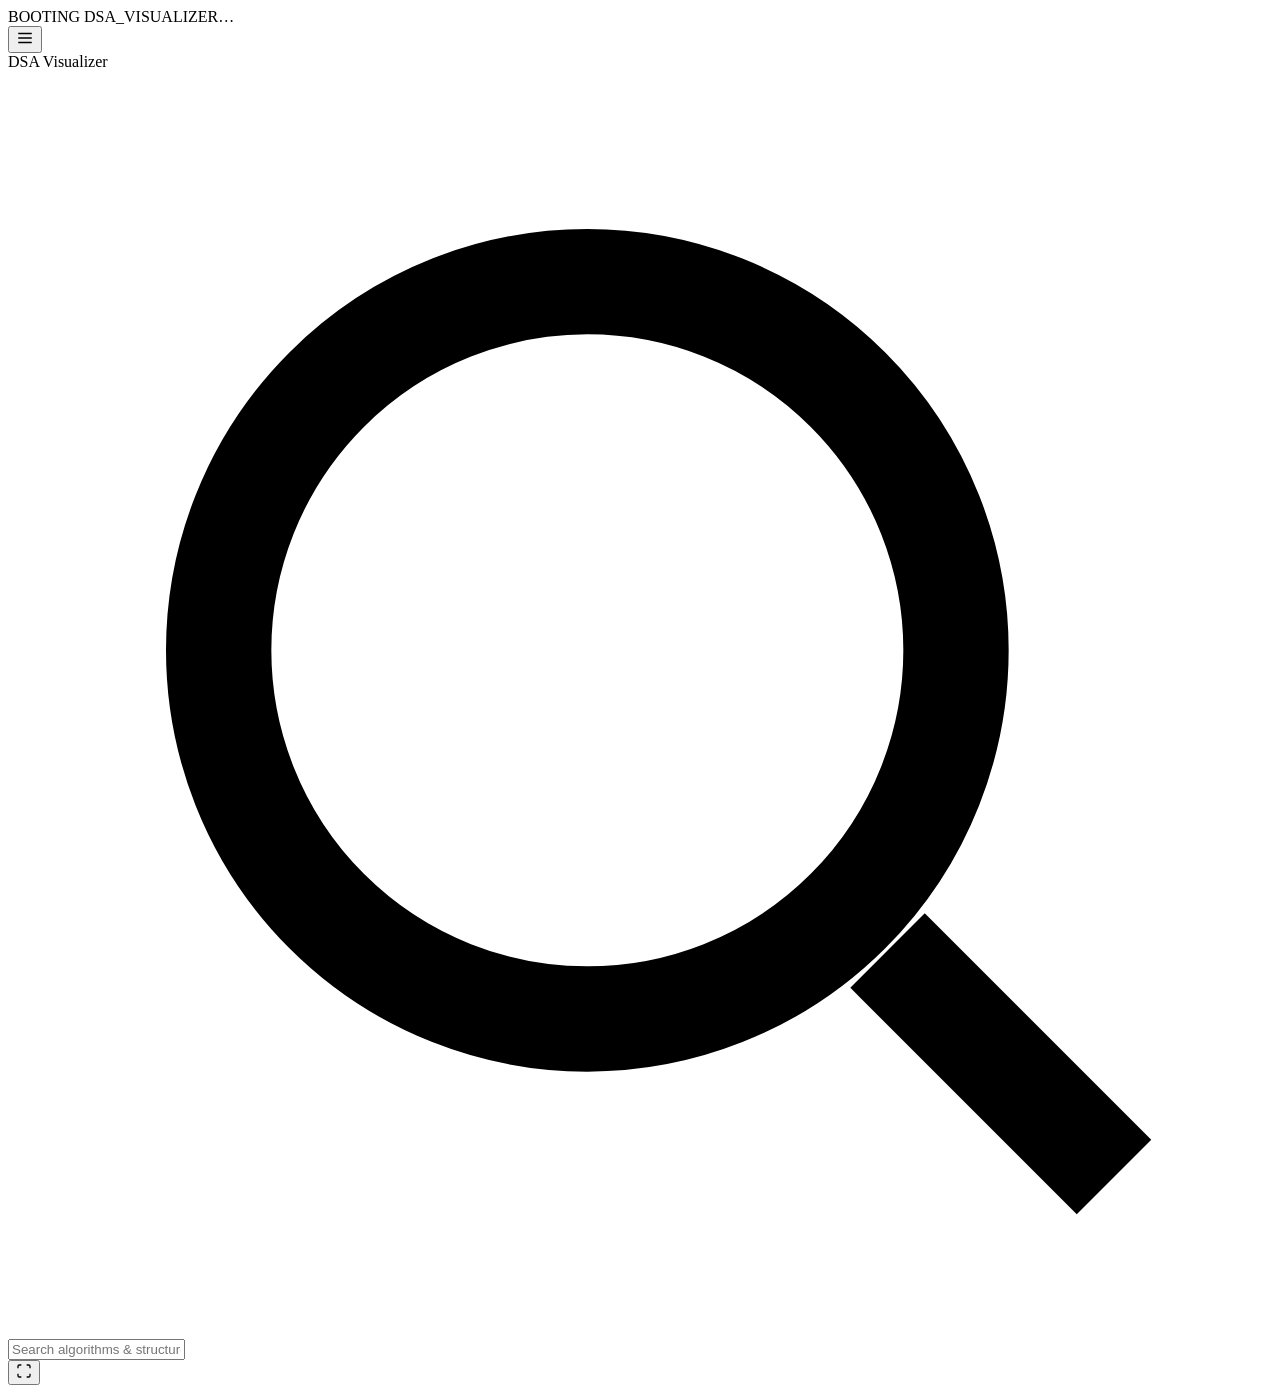
==== index.html @ dc7098a0 "Add files via upload" ====
<!DOCTYPE html>
<html lang="en" data-theme="dark">
<head>
<meta charset="UTF-8">
<meta name="viewport" content="width=device-width, initial-scale=1.0">
<title>DSA Visualizer — Interactive Algorithm & Data Structure Playground</title>
<meta name="description" content="A modern, interactive Data Structures & Algorithms visualizer covering sorting, searching, arrays, linked lists, stacks, queues, trees, graphs, dynamic programming, and recursion — built with vanilla HTML, CSS, and JavaScript.">

<link rel="preconnect" href="https://fonts.googleapis.com">
<link rel="preconnect" href="https://fonts.gstatic.com" crossorigin>
<link href="https://fonts.googleapis.com/css2?family=Space+Grotesk:wght@500;600;700&family=Inter:wght@400;500;600&family=JetBrains+Mono:wght@400;500;600&display=swap" rel="stylesheet">

<link rel="stylesheet" href="css/style.css">
<link rel="stylesheet" href="css/layout.css">
<link rel="stylesheet" href="css/components.css">
<link rel="stylesheet" href="css/animations.css">
</head>
<body>

<!-- Splash / loading screen -->
<div class="splash" id="splash">
  <div class="spinner" aria-hidden="true"></div>
  <div class="brand-mark">BOOTING DSA_VISUALIZER…</div>
</div>

<div class="app-shell">

  <!-- Topbar -->
  <header class="topbar">
    <button class="btn btn-icon btn-ghost menu-toggle" id="menuToggle" aria-label="Toggle navigation menu">
      <svg viewBox="0 0 24 24" fill="none" stroke="currentColor" stroke-width="2" width="18" height="18"><path d="M3 6h18M3 12h18M3 18h18"/></svg>
    </button>
    <div class="brand">
      <span class="dot-rail"><span></span><span></span><span></span></span>
      DSA Visualizer
    </div>
    <div class="topbar-search">
      <svg viewBox="0 0 24 24" fill="none" stroke="currentColor" stroke-width="2"><circle cx="11" cy="11" r="7"/><path d="M21 21l-4.3-4.3"/></svg>
      <input type="text" id="topSearch" placeholder="Search algorithms & structures…  (press /)" aria-label="Search algorithms">
    </div>
    <div class="topbar-actions">
      <button class="btn btn-icon btn-ghost" id="fullscreenBtn" title="Fullscreen visualization" aria-label="Fullscreen visualization">
        <svg viewBox="0 0 24 24" fill="none" stroke="currentColor" stroke-width="2" width="16" height="16"><path d="M8 3H5a2 2 0 0 0-2 2v3M21 8V5a2 2 0 0 0-2-2h-3M3 16v3a2 2 0 0 0 2 2h3M16 21h3a2 2 0 0 0 2-2v-3"/></svg>
      </button>
      <div class="switch" id="themeSwitch" title="Toggle dark / light theme" role="button" aria-label="Toggle theme"><div class="knob"></div></div>
    </div>
  </header>

  <!-- Sidebar -->
  <nav class="sidebar" id="sidebar" aria-label="Primary navigation"></nav>
  <div class="sidebar-scrim" id="sidebarScrim"></div>

  <!-- Main content -->
  <main class="main" id="main">
    <section class="view active" id="view-home"></section>
  </main>

</div>

<div class="toast-stack" id="toastStack" aria-live="polite"></div>

<!-- Core utilities (order matters: utils/workspace before modules, modules before main) -->
<script src="js/utils.js"></script>
<script src="js/workspace.js"></script>

<!-- Algorithm & data-structure modules -->
<script src="js/sorting.js"></script>
<script src="js/searching.js"></script>
<script src="js/array.js" ></script>
<script src="js/recursion.js"></script>
<script src="js/linkedlist.js"></script>
<script src="js/stack.js"></script>
<script src="js/queue.js"></script>
<script src="js/tree.js"></script>
<script src="js/graph.js"></script>
<script src="js/dp.js"></script>

<!-- App shell (sidebar, routing, theme, shortcuts) -->
<script src="js/main.js"></script>
</body>
</html>
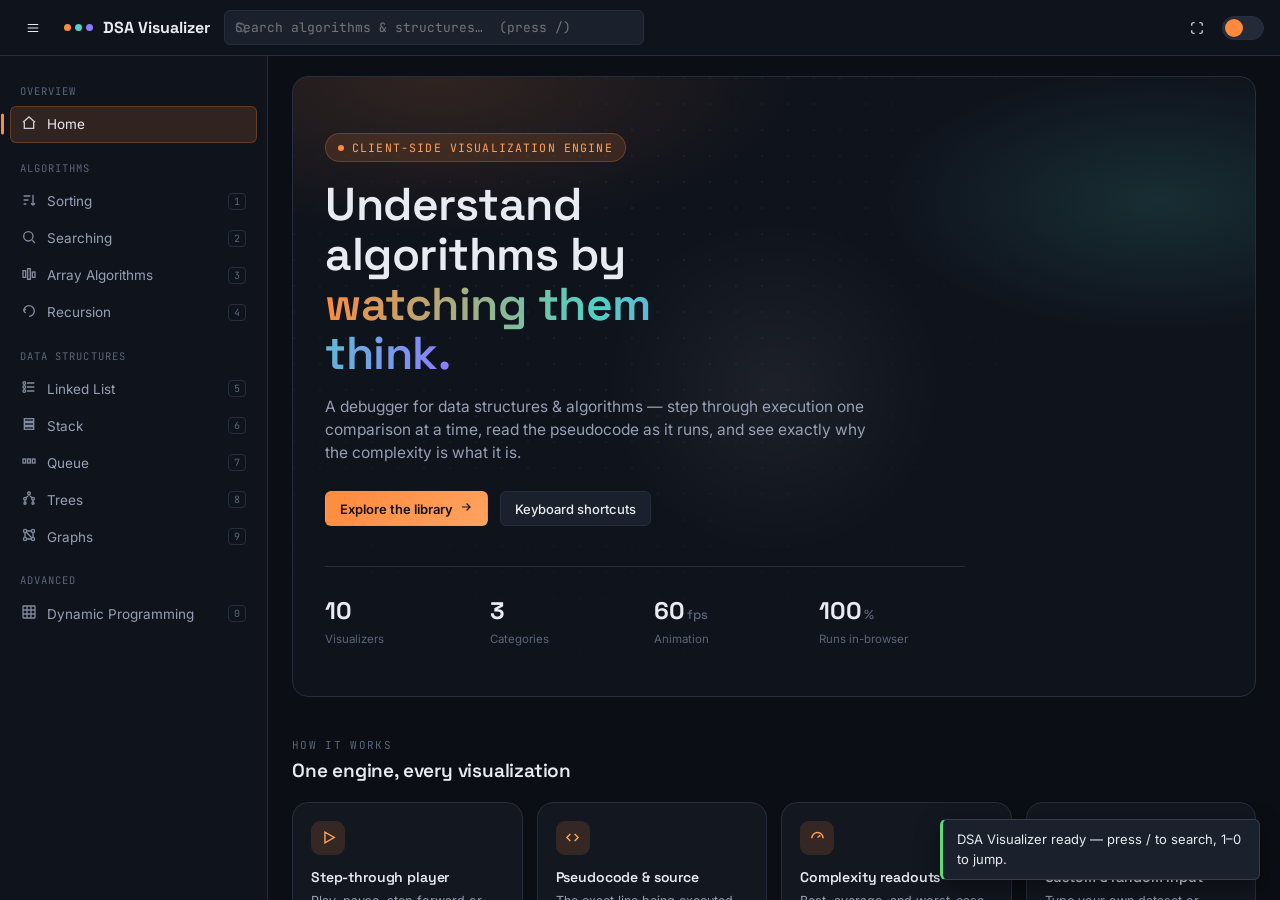
==== commit 22bcf437: "Add cinematic boot intro to index.html" ====
--- a/index.html
+++ b/index.html
@@ -14,13 +14,30 @@
 <link rel="stylesheet" href="css/layout.css">
 <link rel="stylesheet" href="css/components.css">
 <link rel="stylesheet" href="css/animations.css">
+<link rel="stylesheet" href="css/intro.css">
+<link rel="stylesheet" href="css/landing.css">
 </head>
 <body>
 
-<!-- Splash / loading screen -->
-<div class="splash" id="splash">
-  <div class="spinner" aria-hidden="true"></div>
-  <div class="brand-mark">BOOTING DSA_VISUALIZER…</div>
+<!-- Cinematic boot intro — plays once per session, always skippable -->
+<div class="intro" id="splash" role="status" aria-label="Loading DSA Visualizer">
+  <canvas class="intro-canvas" aria-hidden="true"></canvas>
+  <div class="intro-vignette" aria-hidden="true"></div>
+  <div class="intro-grain" aria-hidden="true"></div>
+  <div class="intro-content">
+    <span class="intro-eyebrow"><span class="dot"></span>Algorithm Visualization Engine</span>
+    <div class="intro-wordmark">DSA Visualizer</div>
+    <div class="intro-tagline">Watch data structures think.</div>
+    <div class="intro-log" id="introLog" aria-hidden="true">
+      <span class="glyph">›</span><span class="txt"></span>
+    </div>
+    <div class="intro-progress-row">
+      <div class="intro-progress"><div class="intro-progress-bar" id="introBar"></div></div>
+      <span class="intro-progress-pct" id="introPct">0%</span>
+    </div>
+    <p class="visually-hidden" aria-live="polite" id="introAnnounce"></p>
+  </div>
+  <button class="intro-skip" type="button">Skip <span aria-hidden="true">↵</span></button>
 </div>
 
 <div class="app-shell">
@@ -61,6 +78,7 @@
 
 <!-- Core utilities (order matters: utils/workspace before modules, modules before main) -->
 <script src="js/utils.js"></script>
+<script src="js/intro.js"></script>
 <script src="js/workspace.js"></script>
 
 <!-- Algorithm & data-structure modules -->
--- a/css/style.css
+++ b/css/style.css
@@ -0,0 +1,166 @@
+/* ==========================================================================
+   DSA VISUALIZER — CORE STYLES
+   Design language: "Debugger console" — an IDE-like workspace where every
+   algorithm runs like a program under a debugger: a breakpoint rail marks
+   the executing line, step controls mirror a debugger's step in/out, and
+   two signal colors (amber = active/current, teal = visited/settled)
+   carry meaning consistently across every visualizer.
+   ========================================================================== */
+
+/* ---- Font faces (system-safe stacks standing in for the token faces) ---- */
+:root{
+  --font-display: 'Space Grotesk', 'Sora', ui-sans-serif, system-ui, -apple-system, "Segoe UI", sans-serif;
+  --font-body: 'Inter', ui-sans-serif, system-ui, -apple-system, "Segoe UI", sans-serif;
+  --font-mono: 'JetBrains Mono', 'IBM Plex Mono', 'Fira Code', ui-monospace, SFMono-Regular, Menlo, Consolas, monospace;
+}
+
+/* ---- Dark theme (default) ---- */
+:root,
+[data-theme="dark"]{
+  --bg: #0B0E14;
+  --bg-elevated: #0F131C;
+  --surface: #131720;
+  --surface-2: #1B212C;
+  --surface-3: #232A38;
+  --border: #262E3D;
+  --border-strong: #333D50;
+
+  --text: #E8EBF2;
+  --text-dim: #96A0B5;
+  --text-faint: #5B6478;
+
+  --accent: #FF8A3D;        /* amber — "current instruction" */
+  --accent-strong: #FFA35E;
+  --accent-soft: rgba(255,138,61,0.14);
+
+  --accent-2: #4FD1C5;      /* teal — "visited / settled" */
+  --accent-2-soft: rgba(79,209,197,0.14);
+
+  --accent-3: #8C7CFF;      /* violet — "structural / secondary" */
+  --accent-3-soft: rgba(140,124,255,0.14);
+
+  --compare-lo: #4EA8FF;    /* blue — "smaller value in an active comparison" */
+  --compare-lo-soft: rgba(78,168,255,0.16);
+  --compare-hi: #FF8A3D;    /* amber — "larger value in an active comparison" (reuses --accent) */
+  --compare-hi-soft: rgba(255,138,61,0.16);
+
+  --success: #5FD97A;
+  --success-soft: rgba(95,217,122,0.14);
+  --danger: #FF5C6C;
+  --danger-soft: rgba(255,92,108,0.14);
+
+  --shadow-1: 0 1px 2px rgba(0,0,0,0.4);
+  --shadow-2: 0 8px 24px rgba(0,0,0,0.45);
+  --shadow-glow: 0 0 0 1px rgba(255,138,61,0.35), 0 0 24px rgba(255,138,61,0.18);
+
+  --radius-sm: 6px;
+  --radius-md: 10px;
+  --radius-lg: 16px;
+
+  color-scheme: dark;
+}
+
+/* ---- Light theme ---- */
+[data-theme="light"]{
+  --bg: #F3F4F7;
+  --bg-elevated: #FFFFFF;
+  --surface: #FFFFFF;
+  --surface-2: #F0F1F5;
+  --surface-3: #E7E9F0;
+  --border: #DEE1E9;
+  --border-strong: #C9CDDA;
+
+  --text: #1B1F2A;
+  --text-dim: #565E70;
+  --text-faint: #8991A3;
+
+  --accent: #DD6A22;
+  --accent-strong: #C85A17;
+  --accent-soft: rgba(221,106,34,0.10);
+
+  --accent-2: #0E9C90;
+  --accent-2-soft: rgba(14,156,144,0.10);
+
+  --accent-3: #6C5CE7;
+  --accent-3-soft: rgba(108,92,231,0.10);
+
+  --compare-lo: #1E7FE0;
+  --compare-lo-soft: rgba(30,127,224,0.10);
+  --compare-hi: #DD6A22;
+  --compare-hi-soft: rgba(221,106,34,0.10);
+
+  --success: #1E9E4A;
+  --success-soft: rgba(30,158,74,0.10);
+  --danger: #D6394A;
+  --danger-soft: rgba(214,57,74,0.10);
+
+  --shadow-1: 0 1px 2px rgba(20,22,30,0.06);
+  --shadow-2: 0 12px 28px rgba(20,22,30,0.10);
+  --shadow-glow: 0 0 0 1px rgba(221,106,34,0.35), 0 0 24px rgba(221,106,34,0.14);
+
+  color-scheme: light;
+}
+
+*, *::before, *::after{ box-sizing: border-box; }
+
+html{ height: 100%; scroll-behavior: smooth; }
+
+body{
+  margin: 0;
+  min-height: 100%;
+  background: var(--bg);
+  color: var(--text);
+  font-family: var(--font-body);
+  font-size: 15px;
+  line-height: 1.5;
+  -webkit-font-smoothing: antialiased;
+  transition: background-color .25s ease, color .25s ease;
+}
+
+h1,h2,h3,h4{
+  font-family: var(--font-display);
+  font-weight: 600;
+  letter-spacing: -0.01em;
+  margin: 0 0 .4em 0;
+}
+
+p{ margin: 0 0 .8em 0; color: var(--text-dim); }
+
+code, pre, .mono{ font-family: var(--font-mono); }
+
+a{ color: var(--accent); text-decoration: none; }
+
+button{ font-family: inherit; }
+
+::selection{ background: var(--accent-soft); color: var(--text); }
+
+/* Scrollbars */
+*{ scrollbar-width: thin; scrollbar-color: var(--border-strong) transparent; }
+*::-webkit-scrollbar{ width: 8px; height: 8px; }
+*::-webkit-scrollbar-thumb{ background: var(--border-strong); border-radius: 8px; }
+*::-webkit-scrollbar-track{ background: transparent; }
+
+/* Focus visibility (accessibility) */
+:focus-visible{
+  outline: 2px solid var(--accent);
+  outline-offset: 2px;
+  border-radius: 4px;
+}
+
+/* Reduced motion */
+@media (prefers-reduced-motion: reduce){
+  *{ animation-duration: .001ms !important; animation-iteration-count: 1 !important; transition-duration: .001ms !important; scroll-behavior: auto !important; }
+}
+
+.visually-hidden{
+  position:absolute; width:1px; height:1px; padding:0; margin:-1px;
+  overflow:hidden; clip:rect(0,0,0,0); white-space:nowrap; border:0;
+}
+
+.eyebrow{
+  font-family: var(--font-mono);
+  font-size: 11px;
+  letter-spacing: .12em;
+  text-transform: uppercase;
+  color: var(--text-faint);
+}
--- a/css/layout.css
+++ b/css/layout.css
@@ -0,0 +1,213 @@
+/* ==========================================================================
+   LAYOUT — app shell: topbar, sidebar rail, workspace grid
+   ========================================================================== */
+
+.app-shell{
+  display: grid;
+  grid-template-columns: 268px 1fr;
+  grid-template-rows: 56px 1fr;
+  grid-template-areas:
+    "topbar topbar"
+    "sidebar main";
+  height: 100vh;
+  overflow: hidden;
+}
+
+/* ---------- Topbar ---------- */
+.topbar{
+  grid-area: topbar;
+  display: flex;
+  align-items: center;
+  gap: 14px;
+  padding: 0 16px;
+  background: var(--bg-elevated);
+  border-bottom: 1px solid var(--border);
+  z-index: 40;
+}
+
+.topbar .brand{
+  display: flex;
+  align-items: center;
+  gap: 10px;
+  font-family: var(--font-display);
+  font-weight: 700;
+  font-size: 16px;
+  white-space: nowrap;
+}
+
+.brand .dot-rail{ display:flex; gap:4px; }
+.brand .dot-rail span{
+  width:7px; height:7px; border-radius:50%;
+  background: var(--border-strong);
+}
+.brand .dot-rail span:nth-child(1){ background: var(--accent); }
+.brand .dot-rail span:nth-child(2){ background: var(--accent-2); }
+.brand .dot-rail span:nth-child(3){ background: var(--accent-3); }
+
+.topbar-search{
+  flex: 1;
+  max-width: 420px;
+  position: relative;
+}
+.topbar-search input{
+  width: 100%;
+  background: var(--surface-2);
+  border: 1px solid var(--border);
+  color: var(--text);
+  padding: 8px 12px 8px 32px;
+  border-radius: var(--radius-md);
+  font-size: 13px;
+}
+.topbar-search input:focus{ border-color: var(--accent); }
+.topbar-search svg{
+  position: absolute; left: 10px; top: 50%; transform: translateY(-50%);
+  width: 14px; height: 14px; color: var(--text-faint); pointer-events:none;
+}
+
+.topbar-actions{ display:flex; align-items:center; gap:8px; margin-left:auto; }
+
+.menu-toggle{ display:none; }
+
+/* ---------- Sidebar ---------- */
+.sidebar{
+  grid-area: sidebar;
+  background: var(--bg-elevated);
+  border-right: 1px solid var(--border);
+  overflow-y: auto;
+  padding: 14px 10px 24px;
+}
+
+.sidebar-group{ margin-bottom: 4px; }
+.sidebar-group-title{
+  font-family: var(--font-mono);
+  font-size: 10.5px;
+  letter-spacing: .1em;
+  text-transform: uppercase;
+  color: var(--text-faint);
+  padding: 14px 10px 6px;
+}
+
+.nav-item{
+  display:flex; align-items:center; gap:10px;
+  width: 100%;
+  padding: 8px 10px;
+  border-radius: var(--radius-sm);
+  background: transparent;
+  border: 1px solid transparent;
+  color: var(--text-dim);
+  font-size: 13.5px;
+  text-align: left;
+  cursor: pointer;
+  position: relative;
+}
+.nav-item svg{ width:16px; height:16px; flex-shrink:0; opacity:.85; }
+.nav-item:hover{ background: var(--surface-2); color: var(--text); }
+.nav-item.active{
+  background: var(--accent-soft);
+  color: var(--text);
+  border-color: rgba(255,138,61,0.25);
+}
+.nav-item.active::before{
+  content:"";
+  position:absolute; left:-10px; top:50%; transform: translateY(-50%);
+  width:3px; height:60%; background: var(--accent); border-radius:2px;
+}
+.nav-item .kbd-hint{
+  margin-left:auto; font-family: var(--font-mono); font-size:10px;
+  color: var(--text-faint); border:1px solid var(--border); border-radius:4px;
+  padding:1px 5px;
+}
+
+/* ---------- Main workspace ---------- */
+.main{
+  grid-area: main;
+  overflow-y: auto;
+  padding: 20px 24px 48px;
+}
+
+.view{ display:none; animation: fadeIn .25s ease; }
+.view.active{ display:block; }
+
+.view-header{
+  display:flex; flex-wrap:wrap; align-items:flex-end; justify-content:space-between;
+  gap: 12px; margin-bottom: 18px;
+}
+.view-header h1{ font-size: 22px; margin-bottom: 2px; }
+.view-header .view-desc{ margin:0; font-size:13px; max-width:640px; }
+
+.workspace-grid{
+  display:grid;
+  grid-template-columns: 1fr 320px;
+  gap: 16px;
+  align-items: start;
+}
+
+.stage-col{ display:flex; flex-direction:column; gap:16px; min-width:0; }
+.side-col{ display:flex; flex-direction:column; gap:16px; }
+
+.stage{
+  background:
+    radial-gradient(circle at 1px 1px, var(--border) 1px, transparent 0) 0 0/22px 22px,
+    var(--surface);
+  border: 1px solid var(--border);
+  border-radius: var(--radius-lg);
+  padding: 20px;
+  min-height: 340px;
+  position: relative;
+  overflow: auto;
+  box-shadow: inset 0 1px 0 rgba(255,255,255,0.02), var(--shadow-1);
+}
+
+.controls-dock{
+  background: var(--surface);
+  border: 1px solid var(--border);
+  border-radius: var(--radius-lg);
+  padding: 14px 16px;
+  display:flex; flex-direction:column; gap:12px;
+}
+
+.panel{
+  background: var(--surface);
+  border: 1px solid var(--border);
+  border-radius: var(--radius-lg);
+  padding: 14px 16px;
+}
+.panel h3{
+  font-size: 12px;
+  text-transform: uppercase;
+  letter-spacing: .08em;
+  color: var(--text-faint);
+  margin-bottom: 10px;
+}
+
+/* ---------- Responsive ---------- */
+@media (max-width: 1180px){
+  .workspace-grid{ grid-template-columns: 1fr; }
+  .side-col{ display:grid; grid-template-columns: 1fr 1fr; }
+}
+
+@media (max-width: 900px){
+  .app-shell{ grid-template-columns: 1fr; grid-template-areas: "topbar" "main"; }
+  .sidebar{
+    position: fixed; top:56px; left:0; bottom:0; width:268px;
+    transform: translateX(-100%);
+    transition: transform .25s ease;
+    z-index: 60;
+    box-shadow: var(--shadow-2);
+  }
+  .sidebar.open{ transform: translateX(0); }
+  .menu-toggle{ display:inline-flex; }
+  .topbar-search{ display:none; }
+  .side-col{ grid-template-columns: 1fr; }
+}
+
+@media (max-width: 560px){
+  .main{ padding: 14px 12px 40px; }
+  .view-header h1{ font-size: 19px; }
+}
+
+.sidebar-scrim{
+  display:none;
+  position: fixed; inset: 56px 0 0 0; background: rgba(0,0,0,.5); z-index: 50;
+}
+.sidebar-scrim.open{ display:block; }
--- a/css/components.css
+++ b/css/components.css
@@ -0,0 +1,371 @@
+/* ==========================================================================
+   COMPONENTS
+   ========================================================================== */
+
+/* ---------- Buttons ---------- */
+.btn{
+  display:inline-flex; align-items:center; justify-content:center; gap:6px;
+  border-radius: var(--radius-sm);
+  border: 1px solid var(--border);
+  background: var(--surface-2);
+  color: var(--text);
+  font-size: 13px;
+  font-weight: 500;
+  padding: 8px 14px;
+  cursor: pointer;
+  transition: background-color .15s ease, border-color .15s ease, transform .1s ease, opacity .15s ease;
+  white-space: nowrap;
+}
+.btn svg{ width:14px; height:14px; }
+.btn:hover{ background: var(--surface-3); border-color: var(--border-strong); }
+.btn:active{ transform: scale(.97); }
+.btn:disabled{ opacity:.4; cursor:not-allowed; }
+
+.btn-primary{
+  background: linear-gradient(135deg, var(--accent), var(--accent-strong));
+  border-color: transparent;
+  color: #14100A;
+  font-weight: 600;
+}
+.btn-primary:hover{ filter: brightness(1.06); background: linear-gradient(135deg, var(--accent), var(--accent-strong)); }
+
+.btn-ghost{ background: transparent; border-color: transparent; }
+.btn-ghost:hover{ background: var(--surface-2); }
+
+.btn-icon{ padding: 8px; width:34px; height:34px; }
+
+.btn-sm{ padding: 5px 10px; font-size: 12px; }
+
+.btn-group{ display:flex; gap:8px; flex-wrap:wrap; }
+
+/* ---------- Form elements ---------- */
+.field{ display:flex; flex-direction:column; gap:6px; }
+.field label{
+  font-size: 11.5px; text-transform:uppercase; letter-spacing:.06em;
+  color: var(--text-faint); font-family: var(--font-mono);
+  display:flex; justify-content:space-between;
+}
+.field label .value{ color: var(--accent); }
+
+input[type="range"]{
+  -webkit-appearance:none; width:100%; height:4px; border-radius:2px;
+  background: var(--surface-3); outline:none;
+}
+input[type="range"]::-webkit-slider-thumb{
+  -webkit-appearance:none; width:15px; height:15px; border-radius:50%;
+  background: var(--accent); border:2px solid var(--bg-elevated);
+  box-shadow: 0 0 0 1px var(--accent); cursor:pointer; margin-top:-1px;
+}
+input[type="range"]::-moz-range-thumb{
+  width:13px; height:13px; border-radius:50%; background: var(--accent);
+  border:2px solid var(--bg-elevated); cursor:pointer;
+}
+
+input[type="text"], input[type="number"], select, textarea{
+  background: var(--surface-2);
+  border: 1px solid var(--border);
+  color: var(--text);
+  padding: 8px 10px;
+  border-radius: var(--radius-sm);
+  font-size: 13px;
+  font-family: var(--font-mono);
+  width: 100%;
+}
+input:focus, select:focus, textarea:focus{ border-color: var(--accent); }
+
+.select-wrap select{ appearance:none; padding-right:28px; cursor:pointer; }
+
+.checkbox-row{ display:flex; align-items:center; gap:8px; font-size:13px; color: var(--text-dim); }
+
+/* ---------- Toggle switch (theme) ---------- */
+.switch{
+  width:42px; height:24px; border-radius:20px; background: var(--surface-3);
+  border:1px solid var(--border); position:relative; cursor:pointer; flex-shrink:0;
+}
+.switch .knob{
+  position:absolute; top:2px; left:2px; width:18px; height:18px; border-radius:50%;
+  background: var(--text-dim); transition: transform .2s ease, background .2s ease;
+}
+[data-theme="light"] .switch .knob{ transform: translateX(18px); background: var(--accent); }
+[data-theme="dark"] .switch .knob{ background: var(--accent); }
+
+/* ---------- Badges & legend ---------- */
+.badge{
+  display:inline-flex; align-items:center; gap:5px;
+  font-family: var(--font-mono); font-size: 11px;
+  padding: 3px 8px; border-radius: 20px;
+  border: 1px solid var(--border); color: var(--text-dim);
+}
+.badge .swatch{ width:8px; height:8px; border-radius:50%; }
+
+.legend{ display:flex; flex-wrap:wrap; gap:8px; }
+
+/* ---------- Stat / counter chips ---------- */
+.stat-row{ display:grid; grid-template-columns: repeat(auto-fit,minmax(96px,1fr)); gap:10px; }
+.stat-chip{
+  background: var(--surface-2); border:1px solid var(--border); border-radius: var(--radius-md);
+  padding: 10px 12px;
+}
+.stat-chip .label{ font-family:var(--font-mono); font-size:10.5px; color:var(--text-faint); text-transform:uppercase; letter-spacing:.06em; }
+.stat-chip .value{ font-family: var(--font-mono); font-size: 19px; font-weight:600; color: var(--text); margin-top:2px; }
+.stat-chip.accent .value{ color: var(--accent); }
+.stat-chip.teal .value{ color: var(--accent-2); }
+
+/* ---------- Explanation strip ---------- */
+.step-explain{
+  background: var(--surface-2);
+  border: 1px solid var(--border);
+  border-left: 3px solid var(--accent);
+  border-radius: var(--radius-sm);
+  padding: 10px 12px;
+  font-size: 13px;
+  color: var(--text);
+  min-height: 20px;
+}
+
+/* ---------- Pseudocode / breakpoint rail (signature element) ---------- */
+.code-panel{
+  background: var(--bg-elevated);
+  border: 1px solid var(--border);
+  border-radius: var(--radius-md);
+  overflow: hidden;
+}
+.code-panel-head{
+  display:flex; align-items:center; gap:8px;
+  padding: 8px 12px; border-bottom: 1px solid var(--border);
+  font-family: var(--font-mono); font-size:11px; color:var(--text-faint);
+}
+.code-panel-head .traffic{ display:flex; gap:5px; }
+.code-panel-head .traffic span{ width:8px; height:8px; border-radius:50%; background: var(--surface-3); }
+
+.code-lines{ font-family: var(--font-mono); font-size: 12.5px; line-height: 1.9; padding: 6px 0; }
+.code-line{
+  display:flex; align-items:baseline;
+  padding: 1px 14px 1px 0;
+  color: var(--text-faint);
+  position: relative;
+  white-space: pre;
+}
+.code-line .ln{
+  width: 30px; flex-shrink:0; text-align:right; margin-right:12px;
+  color: var(--text-faint); opacity:.5; user-select:none;
+}
+.code-line .bp{
+  position:absolute; left:6px; width:6px; height:6px; border-radius:50%;
+  background: transparent; transition: background .15s ease, box-shadow .15s ease;
+}
+.code-line.active{
+  background: var(--accent-soft);
+  color: var(--text);
+}
+.code-line.active .bp{
+  background: var(--accent);
+  box-shadow: 0 0 8px 1px var(--accent);
+}
+.code-line.active .ln{ color: var(--accent); opacity:1; }
+
+/* ---------- Complexity table ---------- */
+.complexity-table{ width:100%; border-collapse: collapse; font-size:12.5px; }
+.complexity-table th, .complexity-table td{
+  text-align:left; padding: 7px 8px; border-bottom: 1px solid var(--border);
+}
+.complexity-table th{ color: var(--text-faint); font-weight:500; font-family: var(--font-mono); font-size:11px; text-transform:uppercase; letter-spacing:.04em; }
+.complexity-table td.mono{ font-family: var(--font-mono); color: var(--accent-2); }
+
+.info-list{ margin:0; padding-left: 18px; font-size: 13px; color: var(--text-dim); }
+.info-list li{ margin-bottom: 4px; }
+
+.tab-row{ display:flex; gap:4px; border-bottom:1px solid var(--border); margin-bottom:12px; flex-wrap:wrap; }
+.tab-btn{
+  background:none; border:none; color: var(--text-faint); padding:7px 12px;
+  font-size:12.5px; cursor:pointer; border-bottom: 2px solid transparent; margin-bottom:-1px;
+}
+.tab-btn:hover{ color: var(--text); }
+.tab-btn.active{ color: var(--accent); border-color: var(--accent); }
+.tab-panel{ display:none; }
+.tab-panel.active{ display:block; animation: fadeIn .2s ease; }
+
+/* ---------- Cards (for algo picker / landing) ---------- */
+.card-grid{ display:grid; grid-template-columns: repeat(auto-fill,minmax(220px,1fr)); gap:14px; }
+.algo-card{
+  background: var(--surface);
+  border: 1px solid var(--border);
+  border-radius: var(--radius-lg);
+  padding: 16px;
+  cursor: pointer;
+  transition: border-color .15s ease, transform .15s ease, box-shadow .15s ease;
+  position: relative;
+}
+.algo-card:hover{ border-color: var(--accent); transform: translateY(-2px); box-shadow: var(--shadow-2); }
+.algo-card .algo-icon{
+  width:34px; height:34px; border-radius:9px; display:flex; align-items:center; justify-content:center;
+  background: var(--accent-soft); color: var(--accent); margin-bottom:10px;
+}
+.algo-card h4{ font-size:14px; margin-bottom:4px; }
+.algo-card p{ font-size:12px; margin:0; }
+.algo-card .fav-btn{
+  position:absolute; top:12px; right:12px; background:none; border:none; color: var(--text-faint); cursor:pointer;
+}
+.algo-card .fav-btn.active{ color: var(--accent); }
+
+/* ---------- Toast ---------- */
+.toast-stack{
+  position: fixed; bottom: 20px; right: 20px; z-index: 200;
+  display:flex; flex-direction:column; gap:8px; max-width: 320px;
+}
+.toast{
+  background: var(--surface-2); border:1px solid var(--border-strong);
+  border-left: 3px solid var(--accent);
+  color: var(--text); padding: 10px 14px; border-radius: var(--radius-sm);
+  font-size: 13px; box-shadow: var(--shadow-2);
+  animation: slideIn .25s ease;
+}
+.toast.success{ border-left-color: var(--success); }
+.toast.error{ border-left-color: var(--danger); }
+.toast.fade-out{ animation: slideOut .25s ease forwards; }
+
+/* ---------- Array / bar visualization ---------- */
+.bars-wrap{
+  display:flex; align-items:flex-end; gap:4px; height: 300px; padding-top: 28px;
+  position: relative;
+  border-bottom: 2px solid var(--border-strong);
+}
+.bar{
+  flex:1; min-width:6px;
+  background: linear-gradient(180deg, var(--surface-3), var(--surface-2));
+  border-radius: 5px 5px 2px 2px;
+  position: relative;
+  transition: height .22s cubic-bezier(.4,0,.2,1), background .2s ease, box-shadow .2s ease, transform .15s ease;
+  display:flex; align-items:flex-end; justify-content:center;
+  box-shadow: inset 0 0 0 1px rgba(255,255,255,0.03);
+}
+.bar .bar-label{
+  position:absolute; bottom:100%; font-size:10.5px; font-weight:600; font-family:var(--font-mono);
+  color: var(--text-dim); margin-bottom:4px; transition: color .2s ease;
+}
+
+/* Comparison — smaller value shown in blue, larger value shown in amber, so you can
+   see *which way* the comparison resolved at a glance, not just that one happened. */
+.bar.compare-lo{ background: linear-gradient(180deg, var(--compare-lo), #2C7DD1); box-shadow: 0 0 16px 1px var(--compare-lo-soft), 0 0 0 1px var(--compare-lo); transform: scaleY(1.01); }
+.bar.compare-lo .bar-label{ color: var(--compare-lo); }
+.bar.compare-hi{ background: linear-gradient(180deg, var(--compare-hi), var(--accent-strong)); box-shadow: 0 0 16px 1px var(--compare-hi-soft), 0 0 0 1px var(--compare-hi); transform: scaleY(1.01); }
+.bar.compare-hi .bar-label{ color: var(--compare-hi); }
+/* Equal-value / undirected comparison fallback */
+.bar.compare{ background: linear-gradient(180deg, var(--accent), var(--accent-strong)); box-shadow: 0 0 16px 1px var(--accent-soft), 0 0 0 1px var(--accent); }
+.bar.compare .bar-label{ color: var(--accent); }
+
+.bar.swap{ background: linear-gradient(180deg, var(--danger), #C22E3E); box-shadow: 0 0 18px 2px var(--danger-soft); animation: shake .35s ease; }
+.bar.swap .bar-label{ color: var(--danger); }
+
+.bar.sorted{ background: linear-gradient(180deg, var(--accent-2), #2FA89C); box-shadow: 0 0 10px 0 var(--accent-2-soft); }
+.bar.sorted .bar-label{ color: var(--accent-2); }
+
+.bar.pivot{ background: linear-gradient(180deg, var(--accent-3), #6E5FE0); box-shadow: 0 0 16px 1px var(--accent-3-soft), 0 0 0 1px var(--accent-3); }
+.bar.pivot .bar-label{ color: var(--accent-3); }
+
+.bar.current{ background: linear-gradient(180deg, var(--accent), var(--accent-strong)); box-shadow: 0 0 16px 1px var(--accent-soft); }
+
+.array-row{ display:flex; gap:8px; flex-wrap:wrap; padding-bottom: 6px; }
+.array-cell{
+  width:46px; height:46px; border-radius: var(--radius-md);
+  background: linear-gradient(160deg, var(--surface-2), var(--surface));
+  border:1px solid var(--border);
+  display:flex; align-items:center; justify-content:center;
+  font-family: var(--font-mono); font-size:13.5px; font-weight:500; position:relative; flex-shrink:0;
+  transition: background .2s ease, border-color .2s ease, box-shadow .2s ease, transform .15s cubic-bezier(.4,0,.2,1);
+}
+.array-cell:hover{ transform: translateY(-2px); }
+.array-cell .idx{ position:absolute; bottom:-19px; font-size:10px; color: var(--text-faint); font-family: var(--font-mono); }
+
+.array-cell.active{ border-color: var(--accent); background: linear-gradient(160deg, var(--accent-soft), var(--surface)); box-shadow: var(--shadow-glow); transform: translateY(-3px) scale(1.04); z-index:2; }
+.array-cell.compare-lo{ border-color: var(--compare-lo); background: linear-gradient(160deg, var(--compare-lo-soft), var(--surface)); box-shadow: 0 0 14px 0 var(--compare-lo-soft), 0 0 0 1px var(--compare-lo); color: var(--compare-lo); transform: translateY(-3px) scale(1.04); z-index:2; }
+.array-cell.compare-hi{ border-color: var(--compare-hi); background: linear-gradient(160deg, var(--compare-hi-soft), var(--surface)); box-shadow: 0 0 14px 0 var(--compare-hi-soft), 0 0 0 1px var(--compare-hi); color: var(--compare-hi); transform: translateY(-3px) scale(1.04); z-index:2; }
+.array-cell.visited{ border-color: var(--accent-2); background: linear-gradient(160deg, var(--accent-2-soft), var(--surface)); }
+.array-cell.found{ border-color: var(--success); background: linear-gradient(160deg, var(--success-soft), var(--surface)); box-shadow: 0 0 16px 1px var(--success-soft); animation: popIn .3s ease; }
+.array-cell.swap{ border-color: var(--danger); background: linear-gradient(160deg, var(--danger-soft), var(--surface)); animation: shake .35s ease; }
+.array-cell.excluded{ opacity: .28; filter: grayscale(.6); }
+.array-cell.pointer-l::before, .array-cell.pointer-r::before{
+  content: attr(data-ptr); position:absolute; top:-22px; font-size:10px; font-weight:700; font-family:var(--font-mono);
+  padding: 1px 5px; border-radius: 4px;
+}
+.array-cell.pointer-l::before{ color: var(--compare-lo); background: var(--compare-lo-soft); }
+.array-cell.pointer-r::before{ color: var(--accent-3); background: var(--accent-3-soft); }
+
+/* ---------- Node / linked-list & tree visuals ---------- */
+.node-box{
+  min-width:48px; height:46px; padding:0 12px; border-radius: var(--radius-md);
+  background: linear-gradient(160deg, var(--surface-2), var(--surface));
+  border:1px solid var(--border);
+  display:flex; align-items:center; justify-content:center; gap:6px;
+  font-family: var(--font-mono); font-size:13.5px; position:relative;
+  transition: background .2s ease, border-color .2s ease, box-shadow .2s ease, transform .15s ease;
+}
+.node-box.active{ border-color: var(--accent); background: linear-gradient(160deg, var(--accent-soft), var(--surface)); box-shadow: var(--shadow-glow); transform: scale(1.05); z-index:2; }
+.node-box.compare-lo{ border-color: var(--compare-lo); background: linear-gradient(160deg, var(--compare-lo-soft), var(--surface)); box-shadow: 0 0 14px 0 var(--compare-lo-soft), 0 0 0 1px var(--compare-lo); color: var(--compare-lo); transform: scale(1.05); z-index:2; }
+.node-box.compare-hi{ border-color: var(--compare-hi); background: linear-gradient(160deg, var(--compare-hi-soft), var(--surface)); box-shadow: 0 0 14px 0 var(--compare-hi-soft), 0 0 0 1px var(--compare-hi); color: var(--compare-hi); transform: scale(1.05); z-index:2; }
+.node-box.match{ border-color: var(--success); background: linear-gradient(160deg, var(--success-soft), var(--surface)); box-shadow: 0 0 14px 0 var(--success-soft); }
+.node-box.mismatch{ border-color: var(--danger); background: linear-gradient(160deg, var(--danger-soft), var(--surface)); }
+.node-box.visited{ border-color: var(--accent-2); background: linear-gradient(160deg, var(--accent-2-soft), var(--surface)); }
+.node-box .ptr-arrow{ color: var(--text-faint); }
+
+/* ---------- DP grid ---------- */
+.dp-table{ border-collapse: collapse; font-family: var(--font-mono); font-size:12px; }
+.dp-table td, .dp-table th{
+  border:1px solid var(--border); width:36px; height:32px; text-align:center; color: var(--text-dim);
+}
+.dp-table th{ background: var(--surface-2); color: var(--text-faint); }
+.dp-table td.active{ background: var(--accent-soft); color: var(--text); font-weight:600; box-shadow: inset 0 0 0 1px var(--accent); }
+.dp-table td.filled{ background: var(--surface-2); color: var(--text); }
+.dp-table td.match{ background: var(--success-soft); color: var(--text); box-shadow: inset 0 0 0 1px var(--success); }
+.dp-table td.mismatch{ background: var(--danger-soft); color: var(--text); box-shadow: inset 0 0 0 1px var(--danger); }
+.dp-table td.include{ background: var(--compare-lo-soft); color: var(--text); box-shadow: inset 0 0 0 1px var(--compare-lo); }
+.dp-table td.exclude{ background: var(--compare-hi-soft); color: var(--text); box-shadow: inset 0 0 0 1px var(--compare-hi); }
+
+/* ---------- Empty state ---------- */
+.empty-state{
+  display:flex; flex-direction:column; align-items:center; justify-content:center;
+  text-align:center; padding: 40px 20px; color: var(--text-faint); gap:8px; height:100%;
+}
+
+/* Loading / boot splash now lives in css/intro.css (.intro / .intro-*) */
+
+.kbd{
+  font-family: var(--font-mono); font-size: 11px; border:1px solid var(--border-strong);
+  background: var(--surface-2); border-radius:4px; padding:1px 6px; color: var(--text-dim);
+}
+
+.shortcut-grid{ display:grid; grid-template-columns: 1fr auto; gap:8px 14px; font-size:13px; }
+
+.divider{ height:1px; background: var(--border); margin: 8px 0; border:none; }
+
+/* ---------- Recursion / call tree (pure-CSS org-chart pattern) ---------- */
+.rtree{ overflow-x:auto; padding: 10px 4px 24px; }
+.rtree ul{ padding-top: 24px; position: relative; display:flex; justify-content:center; margin:0; }
+.rtree li{ display:flex; flex-direction:column; align-items:center; list-style:none; position:relative; padding: 24px 10px 0; }
+.rtree li::before, .rtree li::after{
+  content:''; position:absolute; top:0; right:50%; border-top: 1px solid var(--border-strong); width:50%; height:24px;
+}
+.rtree li::after{ right:auto; left:50%; border-left:1px solid var(--border-strong); }
+.rtree li:only-child::after, .rtree li:only-child::before{ display:none; }
+.rtree li:only-child{ padding-top:0; }
+.rtree li:first-child::before{ border:none; }
+.rtree li:last-child::after{ border:none; }
+.rtree li:last-child::before{ border-right: 1px solid var(--border-strong); border-radius: 0 6px 0 0; }
+.rtree li:first-child::after{ border-radius: 6px 0 0 0; }
+.rtree li > .rnode{ margin-top:0; }
+.rtree > ul > li{ padding-top:0; }
+.rtree > ul > li::before, .rtree > ul > li::after{ display:none; }
+
+.rnode{
+  display:inline-flex; flex-direction:column; align-items:center; gap:2px;
+  background: var(--surface-2); border:1px solid var(--border); border-radius: var(--radius-sm);
+  padding: 7px 12px; font-family: var(--font-mono); font-size:12px; color: var(--text-dim);
+  white-space:nowrap;
+}
+.rnode .ret{ font-size:10px; color: var(--accent-2); }
+.rnode.calling{ border-color: var(--accent); background: var(--accent-soft); color: var(--text); box-shadow: var(--shadow-glow); }
+.rnode.compare-lo{ border-color: var(--compare-lo); background: var(--compare-lo-soft); color: var(--text); box-shadow: 0 0 14px 0 var(--compare-lo-soft); }
+.rnode.compare-hi{ border-color: var(--compare-hi); background: var(--compare-hi-soft); color: var(--text); box-shadow: 0 0 14px 0 var(--compare-hi-soft); }
+.rnode.match{ border-color: var(--success); background: var(--success-soft); color: var(--text); box-shadow: 0 0 14px 0 var(--success-soft); }
+.rnode.returned{ border-color: var(--accent-2); background: var(--accent-2-soft); color: var(--text); }
+.rnode.pending{ opacity:.45; }
--- a/css/animations.css
+++ b/css/animations.css
@@ -0,0 +1,42 @@
+/* ==========================================================================
+   ANIMATIONS
+   ========================================================================== */
+
+@keyframes fadeIn{
+  from{ opacity:0; transform: translateY(4px); }
+  to{ opacity:1; transform:none; }
+}
+
+@keyframes slideIn{
+  from{ opacity:0; transform: translateX(24px); }
+  to{ opacity:1; transform:none; }
+}
+@keyframes slideOut{
+  from{ opacity:1; transform:none; }
+  to{ opacity:0; transform: translateX(24px); }
+}
+
+@keyframes spin{ to{ transform: rotate(360deg); } }
+
+@keyframes pulseGlow{
+  0%,100%{ box-shadow: 0 0 0 0 rgba(255,138,61,.4); }
+  50%{ box-shadow: 0 0 0 6px rgba(255,138,61,0); }
+}
+.pulse{ animation: pulseGlow 1s ease infinite; }
+
+@keyframes popIn{
+  from{ transform: scale(.85); opacity:0; }
+  to{ transform: scale(1); opacity:1; }
+}
+.pop-in{ animation: popIn .2s ease; }
+
+@keyframes shake{
+  10%,90%{ transform: translateX(-1px); }
+  20%,80%{ transform: translateX(2px); }
+  30%,50%,70%{ transform: translateX(-4px); }
+  40%,60%{ transform: translateX(4px); }
+}
+.shake{ animation: shake .4s ease; }
+
+/* Bar / cell / node transitions now live alongside their color rules in
+   components.css (keeps the easing curve and the color together). */
--- a/css/landing.css
+++ b/css/landing.css
@@ -0,0 +1,120 @@
+/* ==========================================================================
+   LANDING — home view hero, stats, feature grid
+   ========================================================================== */
+
+.hero{
+  position: relative;
+  border-radius: var(--radius-lg);
+  padding: 56px 32px 48px;
+  margin-bottom: 28px;
+  overflow: hidden;
+  background:
+    radial-gradient(600px 260px at 15% 0%, var(--accent-soft), transparent 60%),
+    radial-gradient(500px 240px at 90% 20%, var(--accent-2-soft), transparent 55%),
+    var(--bg-elevated);
+  border: 1px solid var(--border);
+  isolation: isolate;
+}
+.hero::before{
+  content: "";
+  position: absolute; inset: 0;
+  background-image: radial-gradient(circle at 1px 1px, var(--border) 1px, transparent 0);
+  background-size: 26px 26px;
+  opacity: .5;
+  mask-image: radial-gradient(circle at 30% 20%, black, transparent 70%);
+  z-index: -1;
+}
+.hero-spot{
+  position: absolute; inset: 0; z-index: -1; pointer-events: none;
+  background: radial-gradient(circle 240px at var(--mx,50%) var(--my,50%), rgba(255,255,255,0.06), transparent 70%);
+  transition: background .1s linear;
+}
+
+.hero-eyebrow{
+  display: inline-flex; align-items: center; gap: 8px;
+  font-family: var(--font-mono); font-size: 11.5px; letter-spacing: .1em; text-transform: uppercase;
+  color: var(--accent-strong);
+  background: var(--accent-soft);
+  border: 1px solid rgba(255,138,61,0.25);
+  padding: 5px 12px; border-radius: 20px;
+  margin-bottom: 18px;
+}
+.hero-eyebrow .dot{ width:6px; height:6px; border-radius:50%; background: var(--accent); animation: pulseGlow 1.6s ease infinite; }
+
+.hero h1{
+  font-size: clamp(28px, 4.2vw, 46px);
+  line-height: 1.08;
+  max-width: 15ch;
+  margin-bottom: 16px;
+}
+.hero h1 .accent-text{
+  background: linear-gradient(100deg, var(--accent), var(--accent-2) 60%, var(--accent-3));
+  -webkit-background-clip: text; background-clip: text; color: transparent;
+}
+
+.hero p.lede{
+  font-size: 15.5px;
+  max-width: 56ch;
+  color: var(--text-dim);
+  margin-bottom: 26px;
+}
+
+.hero-actions{ display: flex; flex-wrap: wrap; gap: 12px; margin-bottom: 40px; }
+.btn-magnetic{ transition: transform .18s cubic-bezier(.34,1.56,.64,1); will-change: transform; }
+
+.hero-stats{
+  display: grid;
+  grid-template-columns: repeat(auto-fit, minmax(120px, 1fr));
+  gap: 18px;
+  max-width: 640px;
+  padding-top: 26px;
+  border-top: 1px solid var(--border);
+}
+.hero-stat .num{
+  font-family: var(--font-display); font-weight: 700;
+  font-size: 24px; color: var(--text);
+  display: flex; align-items: baseline; gap: 2px;
+}
+.hero-stat .num .unit{ font-size: 13px; color: var(--text-faint); font-weight: 500; }
+.hero-stat .label{ font-size: 11.5px; color: var(--text-faint); margin-top: 2px; }
+
+/* ---------- Section headers ---------- */
+.section-head{ margin: 40px 0 16px; }
+.section-head .eyebrow{ display:block; margin-bottom: 4px; }
+.section-head h2{ font-size: 19px; margin-bottom: 4px; }
+.section-head p{ font-size: 13px; margin: 0; max-width: 60ch; }
+
+/* ---------- Feature grid ---------- */
+.feature-grid{
+  display: grid;
+  grid-template-columns: repeat(auto-fit, minmax(220px, 1fr));
+  gap: 14px;
+}
+.feature-card{
+  background: var(--surface);
+  border: 1px solid var(--border);
+  border-radius: var(--radius-lg);
+  padding: 18px;
+  transition: transform .2s ease, border-color .2s ease, box-shadow .2s ease;
+}
+.feature-card:hover{ transform: translateY(-2px); border-color: var(--border-strong); box-shadow: var(--shadow-1); }
+.feature-card .icon-tile{
+  width: 34px; height: 34px; border-radius: 9px;
+  display: flex; align-items: center; justify-content: center;
+  background: var(--accent-soft); color: var(--accent-strong);
+  margin-bottom: 12px;
+}
+.feature-card .icon-tile svg{ width: 17px; height: 17px; }
+.feature-card h4{ font-size: 14px; margin-bottom: 4px; }
+.feature-card p{ font-size: 12.5px; margin: 0; }
+
+/* ---------- Marquee-ish category strip label ---------- */
+.category-count{
+  font-family: var(--font-mono); font-size: 11px; color: var(--text-faint);
+  border: 1px solid var(--border); border-radius: 20px; padding: 4px 10px;
+}
+
+@media (max-width: 640px){
+  .hero{ padding: 40px 20px 34px; }
+  .hero-stats{ grid-template-columns: repeat(2, 1fr); }
+}
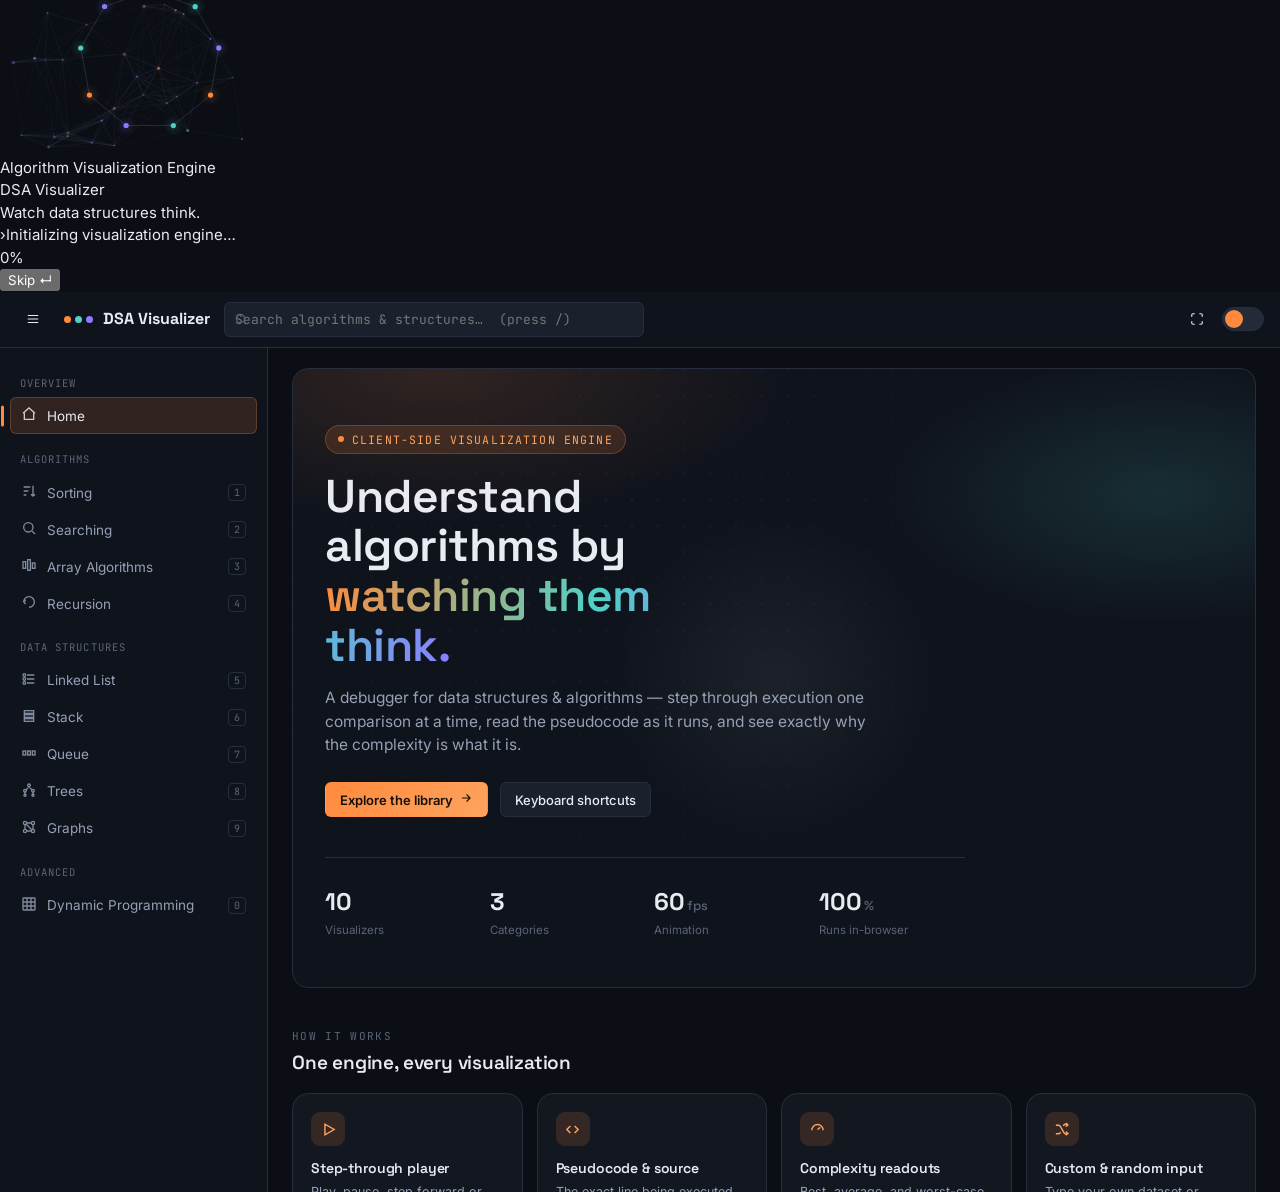
==== commit cc5d961c: "Add 'booting' class to body element" ====
--- a/index.html
+++ b/index.html
@@ -17,7 +17,7 @@
 <link rel="stylesheet" href="css/intro.css">
 <link rel="stylesheet" href="css/landing.css">
 </head>
-<body>
+<body class="booting">
 
 <!-- Cinematic boot intro — plays once per session, always skippable -->
 <div class="intro" id="splash" role="status" aria-label="Loading DSA Visualizer">
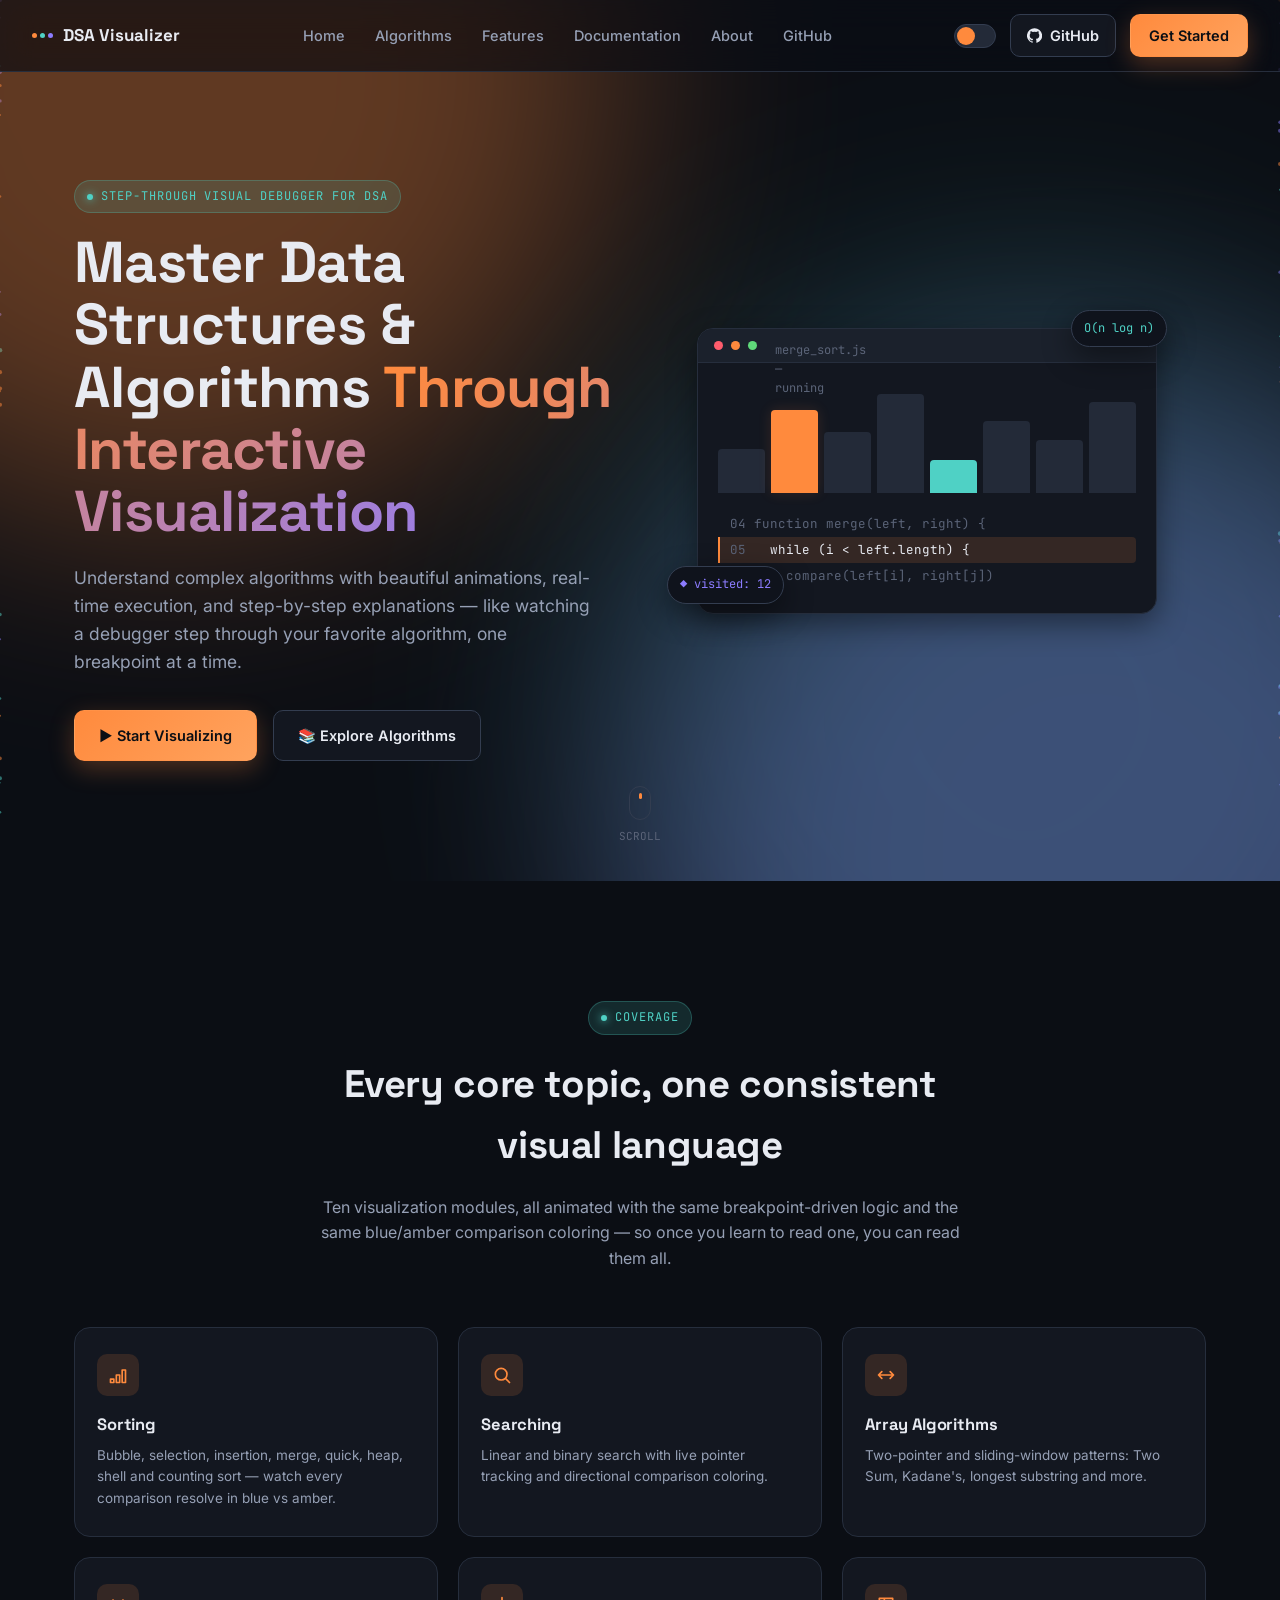
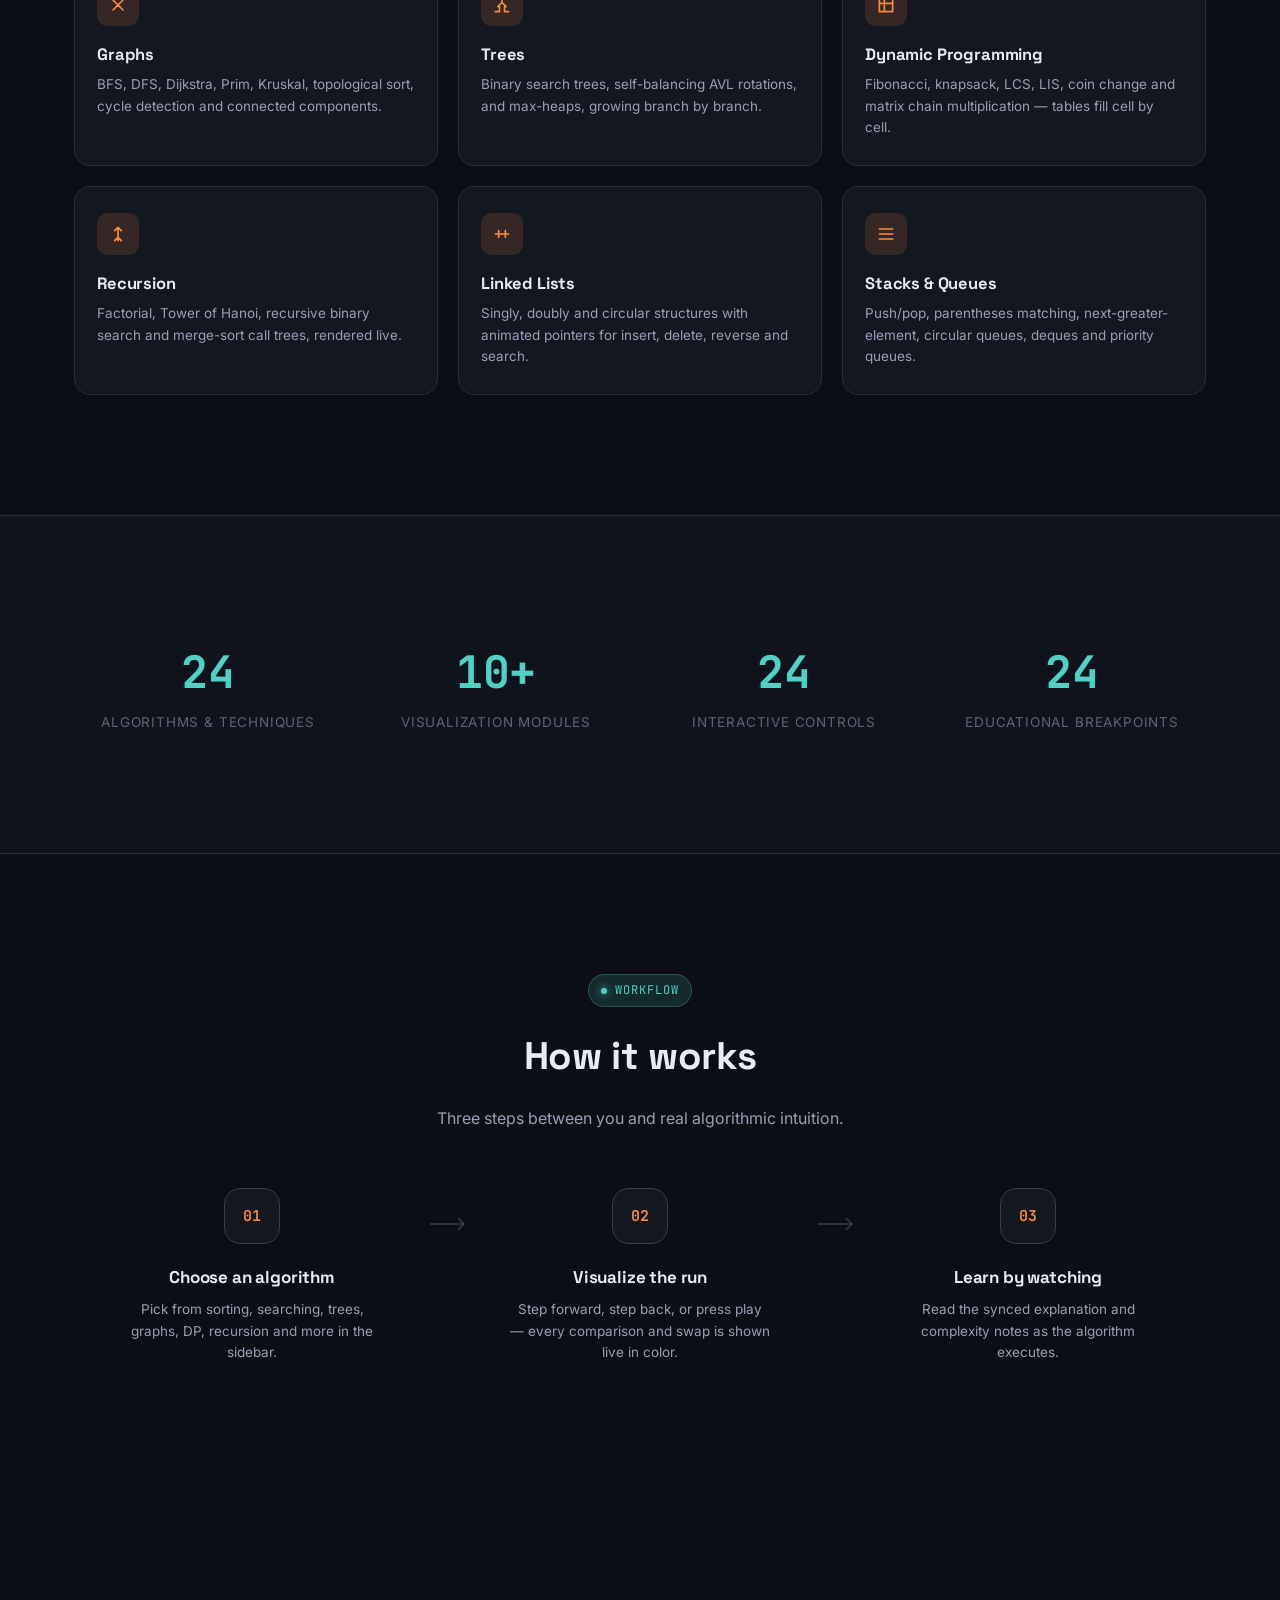
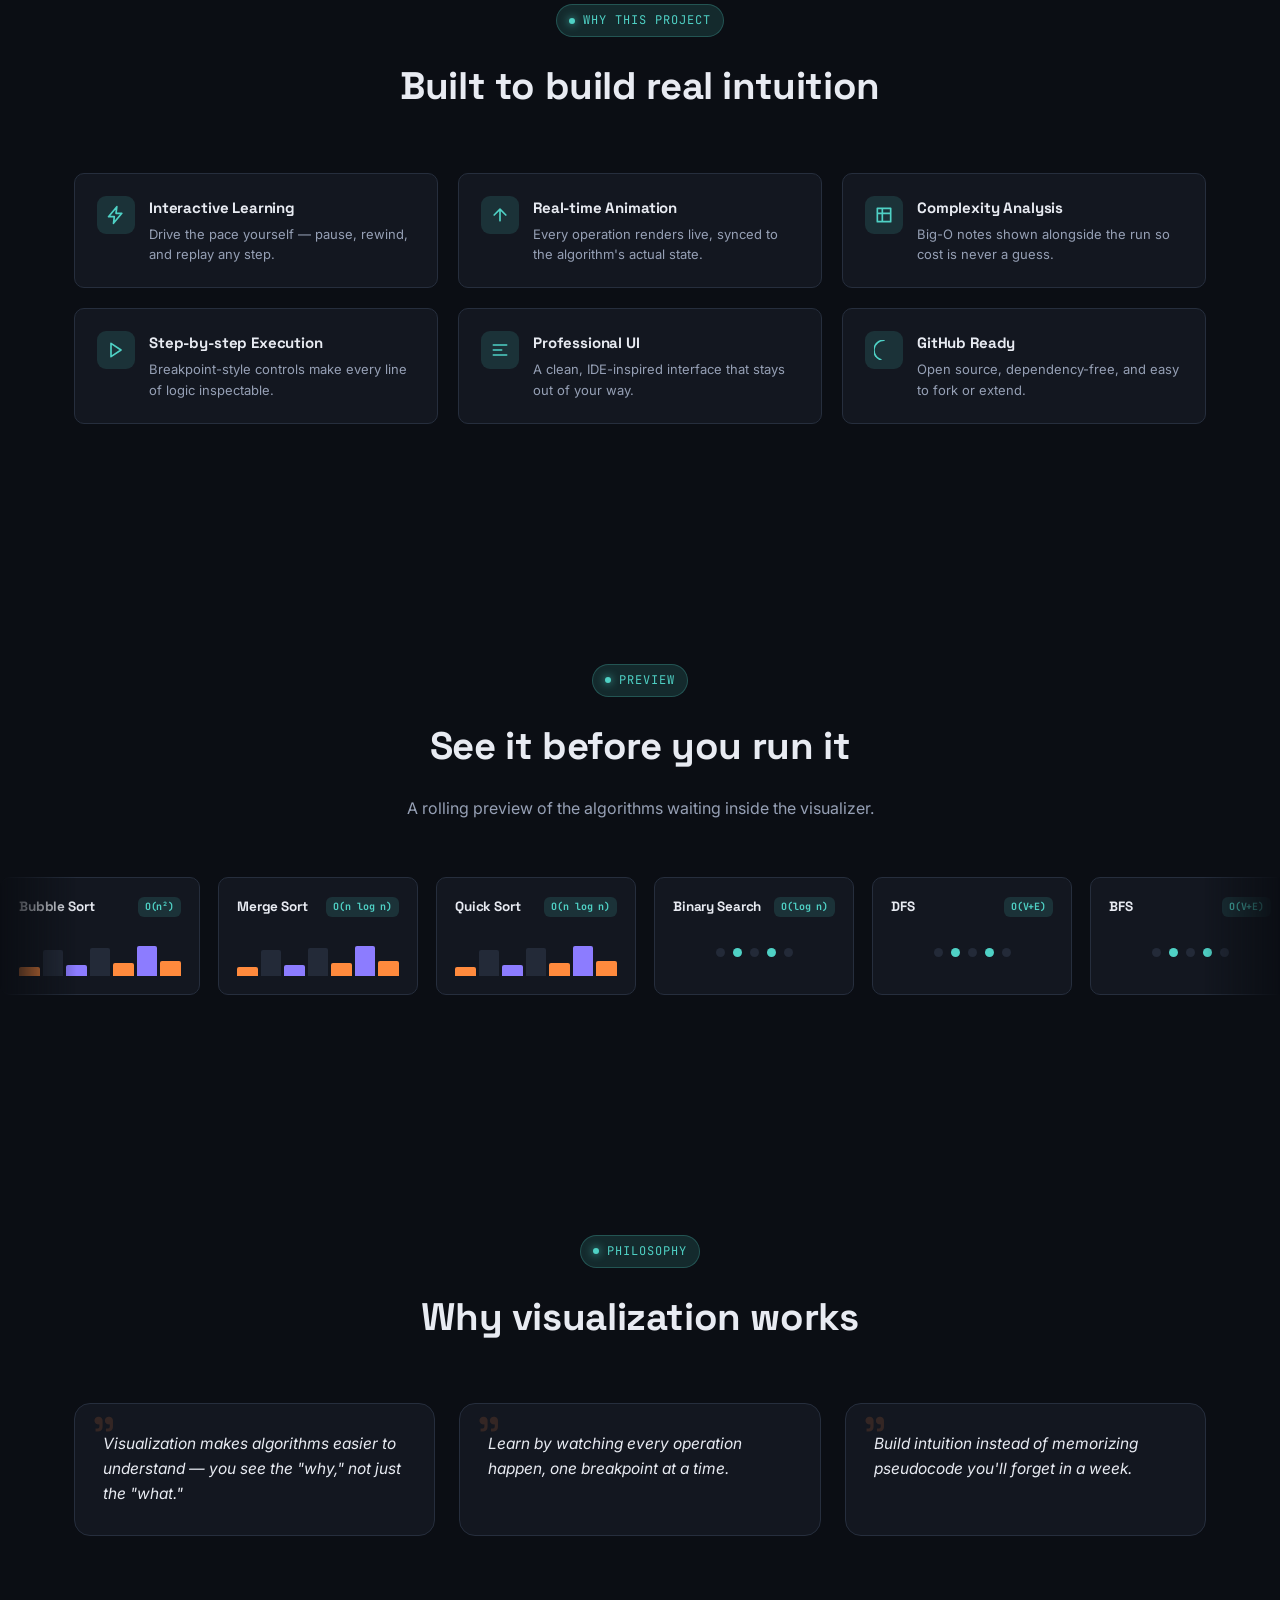
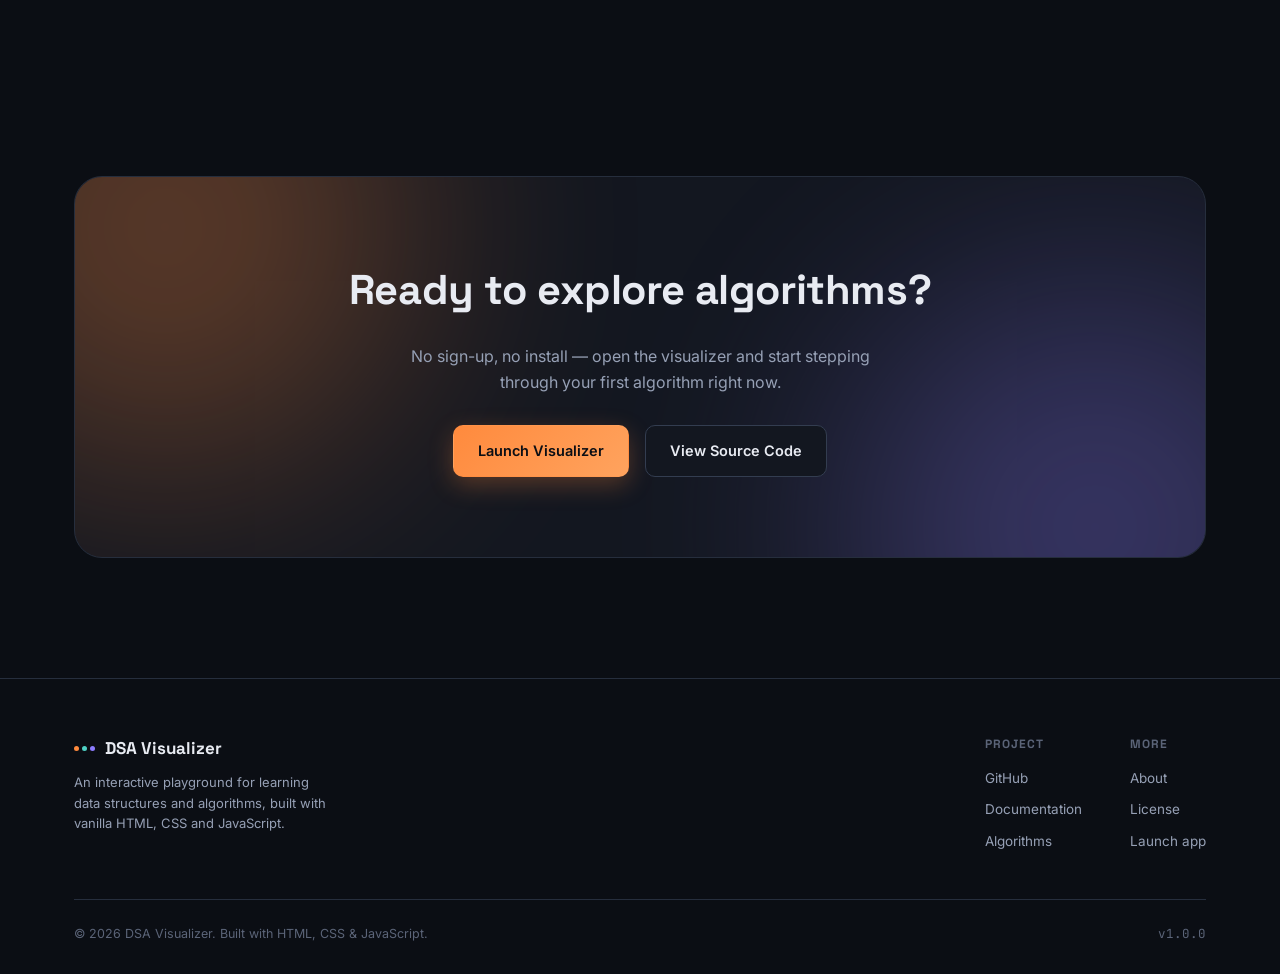
==== commit dde77f05: "Update index.html" ====
--- a/index.html
+++ b/index.html
@@ -3,97 +3,663 @@
 <head>
 <meta charset="UTF-8">
 <meta name="viewport" content="width=device-width, initial-scale=1.0">
-<title>DSA Visualizer — Interactive Algorithm & Data Structure Playground</title>
-<meta name="description" content="A modern, interactive Data Structures & Algorithms visualizer covering sorting, searching, arrays, linked lists, stacks, queues, trees, graphs, dynamic programming, and recursion — built with vanilla HTML, CSS, and JavaScript.">
+<title>DSA Visualizer — Watch Every Algorithm Run Like a Debugger</title>
+<meta name="description" content="Step through sorting, searching, arrays, trees, graphs, dynamic programming and recursion the way a debugger steps through code — one breakpoint at a time. Built with vanilla HTML, CSS and JavaScript.">
 
 <link rel="preconnect" href="https://fonts.googleapis.com">
 <link rel="preconnect" href="https://fonts.gstatic.com" crossorigin>
-<link href="https://fonts.googleapis.com/css2?family=Space+Grotesk:wght@500;600;700&family=Inter:wght@400;500;600&family=JetBrains+Mono:wght@400;500;600&display=swap" rel="stylesheet">
-
-<link rel="stylesheet" href="css/style.css">
-<link rel="stylesheet" href="css/layout.css">
-<link rel="stylesheet" href="css/components.css">
-<link rel="stylesheet" href="css/animations.css">
-<link rel="stylesheet" href="css/intro.css">
-<link rel="stylesheet" href="css/landing.css">
+<link href="https://fonts.googleapis.com/css2?family=Space+Grotesk:wght@500;600;700&family=Inter:wght@400;500;600;700&family=JetBrains+Mono:wght@400;500;600&display=swap" rel="stylesheet">
+
+<style>
+/* ==========================================================================
+   DESIGN TOKENS — shares the app's "Debugger console" language:
+   amber = active/current step, teal = visited/settled, violet = structural.
+   These values are kept in lockstep with /css/style.css so the landing page
+   and the app never feel like two different products.
+   ========================================================================== */
+:root{
+  --font-display:'Space Grotesk','Sora',ui-sans-serif,system-ui,sans-serif;
+  --font-body:'Inter',ui-sans-serif,system-ui,sans-serif;
+  --font-mono:'JetBrains Mono','Fira Code',ui-monospace,SFMono-Regular,Menlo,monospace;
+
+  --bg:#0B0E14; --bg-elevated:#0F131C; --surface:#131720; --surface-2:#1B212C; --surface-3:#232A38;
+  --border:#262E3D; --border-strong:#333D50;
+  --text:#E8EBF2; --text-dim:#96A0B5; --text-faint:#5B6478;
+
+  --accent:#FF8A3D; --accent-strong:#FFA35E; --accent-soft:rgba(255,138,61,.14);
+  --accent-2:#4FD1C5; --accent-2-soft:rgba(79,209,197,.14);
+  --accent-3:#8C7CFF; --accent-3-soft:rgba(140,124,255,.14);
+  --success:#5FD97A; --danger:#FF5C6C;
+
+  --radius-sm:6px; --radius-md:10px; --radius-lg:16px;
+  --shadow-2:0 10px 30px rgba(0,0,0,.45);
+  color-scheme: dark;
+}
+[data-theme="light"]{
+  --bg:#F3F4F7; --bg-elevated:#FFFFFF; --surface:#FFFFFF; --surface-2:#F0F1F5; --surface-3:#E7E9F0;
+  --border:#DEE1E9; --border-strong:#C9CDDA;
+  --text:#1B1F2A; --text-dim:#565E70; --text-faint:#8991A3;
+  --accent:#DD6A22; --accent-strong:#C85A17; --accent-soft:rgba(221,106,34,.10);
+  --accent-2:#0E9C90; --accent-2-soft:rgba(14,156,144,.10);
+  --accent-3:#6C5CE7; --accent-3-soft:rgba(108,92,231,.10);
+  --success:#1E9E4A; --danger:#D6394A;
+  color-scheme: light;
+}
+
+*,*::before,*::after{ box-sizing:border-box; }
+html{ scroll-behavior:smooth; }
+body{
+  margin:0; background:var(--bg); color:var(--text);
+  font-family:var(--font-body); line-height:1.6; -webkit-font-smoothing:antialiased;
+  overflow-x:hidden;
+}
+h1,h2,h3,h4{ font-family:var(--font-display); color:var(--text); margin:0 0 .5em; letter-spacing:-.01em; }
+p{ color:var(--text-dim); margin:0 0 1em; }
+a{ color:inherit; text-decoration:none; }
+.mono{ font-family:var(--font-mono); }
+img,svg{ display:block; max-width:100%; }
+.container{ max-width:1180px; margin:0 auto; padding:0 24px; }
+section{ position:relative; padding:120px 0; }
+@media (max-width:768px){ section{ padding:72px 0; } }
+
+::selection{ background:var(--accent-soft); color:var(--text); }
+:focus-visible{ outline:2px solid var(--accent); outline-offset:2px; }
+@media (prefers-reduced-motion: reduce){
+  *{ animation-duration:.001ms !important; animation-iteration-count:1 !important; transition-duration:.001ms !important; scroll-behavior:auto !important; }
+}
+
+.eyebrow{
+  display:inline-flex; align-items:center; gap:8px; font-family:var(--font-mono); font-size:12px;
+  letter-spacing:.08em; text-transform:uppercase; color:var(--accent-2); background:var(--accent-2-soft);
+  border:1px solid rgba(79,209,197,.25); padding:6px 12px; border-radius:999px; margin-bottom:18px;
+}
+.eyebrow::before{ content:''; width:6px; height:6px; border-radius:50%; background:var(--accent-2); box-shadow:0 0 8px var(--accent-2); }
+
+.btn{
+  display:inline-flex; align-items:center; justify-content:center; gap:8px;
+  padding:13px 24px; border-radius:var(--radius-md); font-family:var(--font-body); font-weight:600; font-size:14.5px;
+  border:1px solid var(--border-strong); cursor:pointer; position:relative; overflow:hidden;
+  transition:transform .25s cubic-bezier(.2,.8,.2,1), border-color .25s, box-shadow .25s, background .25s;
+  white-space:nowrap;
+}
+.btn:active{ transform:scale(.97); }
+.btn-primary{ background:linear-gradient(135deg,var(--accent),var(--accent-strong)); color:#0B0E14; border-color:transparent; box-shadow:0 8px 24px rgba(255,138,61,.28); }
+.btn-primary:hover{ transform:translateY(-2px); box-shadow:0 12px 32px rgba(255,138,61,.4); }
+.btn-ghost{ background:var(--surface); color:var(--text); }
+.btn-ghost:hover{ border-color:var(--accent-2); color:var(--accent-2); transform:translateY(-2px); }
+.btn-ripple{ position:absolute; border-radius:50%; background:rgba(255,255,255,.35); transform:scale(0); animation:ripple .6s ease-out; pointer-events:none; }
+@keyframes ripple{ to{ transform:scale(3); opacity:0; } }
+
+/* ---------------- NAV ---------------- */
+.nav{
+  position:fixed; top:0; left:0; right:0; z-index:200;
+  display:flex; align-items:center; justify-content:space-between;
+  padding:14px 32px; backdrop-filter:blur(16px) saturate(140%);
+  background:rgba(11,14,20,.7); border-bottom:1px solid var(--border);
+  transition:background .3s, border-color .3s;
+}
+[data-theme="light"] .nav{ background:rgba(255,255,255,.75); }
+.brand{ display:flex; align-items:center; gap:10px; font-family:var(--font-display); font-weight:700; font-size:17px; }
+.brand .rail{ display:flex; gap:3px; }
+.brand .rail span{ width:5px; height:5px; border-radius:50%; background:var(--accent); animation:railPulse 1.8s ease-in-out infinite; }
+.brand .rail span:nth-child(2){ background:var(--accent-2); animation-delay:.2s; }
+.brand .rail span:nth-child(3){ background:var(--accent-3); animation-delay:.4s; }
+@keyframes railPulse{ 0%,100%{ opacity:.35; transform:scale(.85);} 50%{ opacity:1; transform:scale(1.15);} }
+
+.nav-links{ display:flex; align-items:center; gap:30px; font-size:14.5px; font-weight:500; color:var(--text-dim); }
+.nav-links a{ position:relative; padding:4px 0; transition:color .2s; }
+.nav-links a::after{ content:''; position:absolute; left:0; bottom:-3px; width:0; height:2px; background:var(--accent); transition:width .25s; }
+.nav-links a:hover{ color:var(--text); }
+.nav-links a:hover::after{ width:100%; }
+
+.nav-actions{ display:flex; align-items:center; gap:14px; }
+.theme-switch{ width:42px; height:24px; border-radius:999px; background:var(--surface-3); border:1px solid var(--border-strong); position:relative; cursor:pointer; }
+.theme-switch .knob{ position:absolute; top:2px; left:2px; width:18px; height:18px; border-radius:50%; background:var(--accent); transition:transform .3s cubic-bezier(.2,.8,.2,1); }
+[data-theme="light"] .theme-switch .knob{ transform:translateX(18px); }
+.nav-toggle{ display:none; background:none; border:1px solid var(--border-strong); border-radius:8px; width:38px; height:38px; align-items:center; justify-content:center; color:var(--text); cursor:pointer; }
+
+@media (max-width:900px){
+  .nav-links{ position:fixed; top:64px; left:0; right:0; flex-direction:column; align-items:flex-start; gap:0;
+    background:var(--bg-elevated); border-bottom:1px solid var(--border); padding:8px 32px 20px;
+    transform:translateY(-130%); transition:transform .35s cubic-bezier(.2,.8,.2,1); }
+  .nav-links.open{ transform:translateY(0); }
+  .nav-links a{ padding:12px 0; width:100%; border-bottom:1px solid var(--border); }
+  .nav-actions .btn-ghost.gh-only{ display:none; }
+  .nav-toggle{ display:flex; }
+}
+
+/* ---------------- HERO ---------------- */
+.hero{ padding:180px 0 120px; position:relative; overflow:hidden; }
+.hero-bg{ position:absolute; inset:0; z-index:0; overflow:hidden; }
+.hero-bg canvas{ position:absolute; inset:0; width:100%; height:100%; }
+.mesh{ position:absolute; width:900px; height:900px; border-radius:50%; filter:blur(120px); opacity:.35; }
+.mesh-1{ background:var(--accent); top:-380px; left:-280px; animation:drift1 22s ease-in-out infinite; }
+.mesh-2{ background:var(--accent-3); bottom:-420px; right:-260px; animation:drift2 26s ease-in-out infinite; }
+.mesh-3{ background:var(--accent-2); top:30%; left:45%; opacity:.18; animation:drift1 30s ease-in-out infinite reverse; }
+@keyframes drift1{ 0%,100%{ transform:translate(0,0) scale(1);} 50%{ transform:translate(60px,40px) scale(1.08);} }
+@keyframes drift2{ 0%,100%{ transform:translate(0,0) scale(1);} 50%{ transform:translate(-50px,-30px) scale(1.1);} }
+
+.hero-grid{ position:relative; z-index:2; display:grid; grid-template-columns:1.05fr .95fr; gap:60px; align-items:center; }
+@media (max-width:980px){ .hero-grid{ grid-template-columns:1fr; text-align:center; } .hero-illustration{ margin:0 auto; } }
+
+.hero h1{ font-size:clamp(2.4rem,4.6vw,3.6rem); line-height:1.08; margin-bottom:22px; }
+.hero h1 .grad{ background:linear-gradient(100deg,var(--accent),var(--accent-3) 60%,var(--accent-2)); -webkit-background-clip:text; background-clip:text; color:transparent; background-size:200% auto; animation:gradShift 6s linear infinite; }
+@keyframes gradShift{ to{ background-position:200% center; } }
+.hero p.lead{ font-size:17.5px; max-width:520px; margin-bottom:34px; }
+@media (max-width:980px){ .hero p.lead{ margin-left:auto; margin-right:auto; } }
+.hero-actions{ display:flex; gap:16px; flex-wrap:wrap; }
+@media (max-width:980px){ .hero-actions{ justify-content:center; } }
+
+/* hero right: debugger panel illustration */
+.hero-illustration{ position:relative; width:100%; max-width:460px; }
+.panel{
+  background:var(--surface); border:1px solid var(--border); border-radius:var(--radius-lg);
+  box-shadow:var(--shadow-2); overflow:hidden; animation:floatY 6s ease-in-out infinite;
+}
+@keyframes floatY{ 0%,100%{ transform:translateY(0);} 50%{ transform:translateY(-14px);} }
+.panel-head{ display:flex; align-items:center; gap:8px; padding:12px 16px; border-bottom:1px solid var(--border); background:var(--surface-2); }
+.panel-head span{ width:9px; height:9px; border-radius:50%; }
+.panel-head span:nth-child(1){ background:var(--danger); }
+.panel-head span:nth-child(2){ background:var(--accent); }
+.panel-head span:nth-child(3){ background:var(--success); }
+.panel-head .file{ margin-left:10px; font-family:var(--font-mono); font-size:12px; color:var(--text-faint); }
+
+.panel-body{ padding:20px 20px 24px; }
+.bars-viz{ display:flex; align-items:flex-end; gap:6px; height:110px; margin-bottom:18px; }
+.bars-viz i{ flex:1; border-radius:4px 4px 0 0; background:var(--surface-3); animation:barMove 3.6s ease-in-out infinite; }
+.bars-viz i:nth-child(1){ height:40%; animation-delay:0s; }
+.bars-viz i:nth-child(2){ height:75%; background:var(--accent); animation-delay:.15s; box-shadow:0 0 14px var(--accent-soft); }
+.bars-viz i:nth-child(3){ height:55%; animation-delay:.3s; }
+.bars-viz i:nth-child(4){ height:90%; animation-delay:.45s; }
+.bars-viz i:nth-child(5){ height:30%; background:var(--accent-2); animation-delay:.6s; }
+.bars-viz i:nth-child(6){ height:65%; animation-delay:.75s; }
+.bars-viz i:nth-child(7){ height:48%; animation-delay:.9s; }
+.bars-viz i:nth-child(8){ height:82%; animation-delay:1.05s; }
+@keyframes barMove{ 0%,100%{ transform:scaleY(1);} 50%{ transform:scaleY(1.25);} }
+
+.code-line{ font-family:var(--font-mono); font-size:12.5px; color:var(--text-faint); display:flex; gap:10px; padding:3px 0; border-left:2px solid transparent; padding-left:10px; }
+.code-line.active{ color:var(--text); border-left-color:var(--accent); background:var(--accent-soft); border-radius:0 4px 4px 0; }
+.code-line .ln{ color:var(--text-faint); width:14px; }
+
+.badge-float{
+  position:absolute; display:flex; align-items:center; gap:6px; padding:8px 12px; border-radius:999px;
+  background:var(--bg-elevated); border:1px solid var(--border-strong); font-family:var(--font-mono); font-size:12px;
+  box-shadow:var(--shadow-2); animation:floatY 5s ease-in-out infinite;
+}
+.badge-1{ top:-18px; right:-10px; color:var(--accent-2); animation-delay:.4s; }
+.badge-2{ bottom:10px; left:-30px; color:var(--accent-3); animation-delay:1s; }
+@media (max-width:560px){ .badge-1{ right:6px; } .badge-2{ left:6px; } }
+
+.scroll-cue{ position:absolute; bottom:36px; left:50%; transform:translateX(-50%); display:flex; flex-direction:column; align-items:center; gap:8px; color:var(--text-faint); font-family:var(--font-mono); font-size:11px; z-index:2; }
+.scroll-cue .mouse{ width:22px; height:34px; border:1.5px solid var(--border-strong); border-radius:12px; display:flex; justify-content:center; padding-top:6px; }
+.scroll-cue .mouse i{ width:3px; height:6px; background:var(--accent); border-radius:2px; animation:scrollDot 1.8s ease-in-out infinite; }
+@keyframes scrollDot{ 0%{ opacity:1; transform:translateY(0);} 70%{opacity:0;} 100%{ opacity:0; transform:translateY(10px);} }
+
+/* ---------------- REVEAL ---------------- */
+.reveal{ opacity:0; transform:translateY(28px); transition:opacity .7s cubic-bezier(.2,.8,.2,1), transform .7s cubic-bezier(.2,.8,.2,1); }
+.reveal.in{ opacity:1; transform:translateY(0); }
+
+/* ---------------- SECTION HEAD ---------------- */
+.section-head{ max-width:640px; margin:0 auto 56px; text-align:center; }
+.section-head h2{ font-size:clamp(1.8rem,3vw,2.4rem); }
+.section-head p{ font-size:16px; }
+
+/* ---------------- FEATURES ---------------- */
+.features-grid{ display:grid; grid-template-columns:repeat(3,1fr); gap:20px; }
+@media (max-width:980px){ .features-grid{ grid-template-columns:repeat(2,1fr); } }
+@media (max-width:560px){ .features-grid{ grid-template-columns:1fr; } }
+.f-card{
+  background:var(--surface); border:1px solid var(--border); border-radius:var(--radius-lg); padding:26px 22px;
+  transition:transform .3s cubic-bezier(.2,.8,.2,1), border-color .3s, box-shadow .3s;
+  position:relative; overflow:hidden;
+}
+.f-card::before{ content:''; position:absolute; inset:0; background:radial-gradient(400px circle at var(--mx,50%) var(--my,0%), var(--accent-soft), transparent 60%); opacity:0; transition:opacity .35s; }
+.f-card:hover{ transform:translateY(-6px); border-color:var(--border-strong); box-shadow:var(--shadow-2); }
+.f-card:hover::before{ opacity:1; }
+.f-icon{ width:42px; height:42px; border-radius:10px; display:flex; align-items:center; justify-content:center; margin-bottom:16px; background:var(--accent-soft); color:var(--accent); }
+.f-card h3{ font-size:16.5px; margin-bottom:6px; }
+.f-card p{ font-size:13.5px; margin:0; }
+
+/* ---------------- STATS ---------------- */
+.stats{ background:var(--bg-elevated); border-top:1px solid var(--border); border-bottom:1px solid var(--border); }
+.stats-grid{ display:grid; grid-template-columns:repeat(4,1fr); gap:20px; text-align:center; }
+@media (max-width:700px){ .stats-grid{ grid-template-columns:repeat(2,1fr); gap:36px 20px; } }
+.stat h3{ font-size:clamp(2rem,4vw,2.8rem); font-family:var(--font-mono); color:var(--accent-2); margin-bottom:4px; }
+.stat p{ font-size:13.5px; text-transform:uppercase; letter-spacing:.06em; color:var(--text-faint); margin:0; }
+
+/* ---------------- HOW IT WORKS ---------------- */
+.steps{ display:grid; grid-template-columns:repeat(3,1fr); gap:32px; position:relative; }
+@media (max-width:820px){ .steps{ grid-template-columns:1fr; } }
+.step{ text-align:center; position:relative; }
+.step-num{ width:56px; height:56px; margin:0 auto 20px; border-radius:16px; display:flex; align-items:center; justify-content:center; font-family:var(--font-mono); font-weight:600; font-size:15px; background:var(--surface); border:1px solid var(--border-strong); color:var(--accent); }
+.step h3{ font-size:17px; }
+.step p{ font-size:13.5px; max-width:260px; margin:0 auto; }
+.step-arrow{ position:absolute; top:28px; right:-40px; color:var(--border-strong); }
+@media (max-width:820px){ .step-arrow{ display:none; } }
+
+/* ---------------- WHY ---------------- */
+.why-grid{ display:grid; grid-template-columns:repeat(3,1fr); gap:20px; }
+@media (max-width:900px){ .why-grid{ grid-template-columns:repeat(2,1fr); } }
+@media (max-width:560px){ .why-grid{ grid-template-columns:1fr; } }
+.why-card{ display:flex; gap:14px; padding:22px; border:1px solid var(--border); border-radius:var(--radius-md); background:var(--surface); transition:border-color .3s, transform .3s; }
+.why-card:hover{ border-color:var(--accent-2); transform:translateY(-3px); }
+.why-icon{ flex-shrink:0; width:38px; height:38px; border-radius:9px; background:var(--accent-2-soft); color:var(--accent-2); display:flex; align-items:center; justify-content:center; }
+.why-card h3{ font-size:15px; margin-bottom:4px; }
+.why-card p{ font-size:13px; margin:0; }
+
+/* ---------------- ALGORITHM CAROUSEL ---------------- */
+.carousel-wrap{ overflow:hidden; position:relative; mask-image:linear-gradient(90deg,transparent,#000 6%,#000 94%,transparent); }
+.carousel-track{ display:flex; gap:18px; width:max-content; animation:scrollX 34s linear infinite; }
+.carousel-wrap:hover .carousel-track{ animation-play-state:paused; }
+@keyframes scrollX{ from{ transform:translateX(0);} to{ transform:translateX(-50%);} }
+.algo-card{ width:200px; flex-shrink:0; background:var(--surface); border:1px solid var(--border); border-radius:var(--radius-md); padding:18px; }
+.algo-card h4{ font-size:13.5px; margin-bottom:12px; display:flex; align-items:center; justify-content:space-between; }
+.algo-card .tag{ font-family:var(--font-mono); font-size:10px; color:var(--accent-2); background:var(--accent-2-soft); padding:2px 7px; border-radius:6px; }
+.mini-bars{ display:flex; align-items:flex-end; gap:3px; height:46px; }
+.mini-bars i{ flex:1; background:var(--surface-3); border-radius:2px 2px 0 0; animation:barMove 2.4s ease-in-out infinite; }
+.mini-bars i:nth-child(odd){ background:var(--accent); }
+.mini-bars i:nth-child(3n){ background:var(--accent-3); }
+.mini-dots{ display:flex; gap:8px; align-items:center; justify-content:center; height:46px; }
+.mini-dots i{ width:9px; height:9px; border-radius:50%; background:var(--surface-3); animation:dotPulse 1.6s ease-in-out infinite; }
+.mini-dots i:nth-child(2n){ background:var(--accent-2); animation-delay:.3s; }
+@keyframes dotPulse{ 0%,100%{ transform:scale(1); opacity:.6;} 50%{ transform:scale(1.3); opacity:1;} }
+
+/* ---------------- QUOTES ---------------- */
+.quotes-grid{ display:grid; grid-template-columns:repeat(3,1fr); gap:24px; }
+@media (max-width:900px){ .quotes-grid{ grid-template-columns:1fr; } }
+.quote-card{ padding:28px; border-radius:var(--radius-lg); background:var(--surface); border:1px solid var(--border); position:relative; }
+.quote-card::before{ content:'"'; font-family:var(--font-display); font-size:60px; color:var(--accent-soft); position:absolute; top:6px; left:16px; line-height:1; }
+.quote-card p{ font-size:15.5px; color:var(--text); font-style:italic; position:relative; z-index:1; margin-bottom:0; }
+
+/* ---------------- CTA ---------------- */
+.cta{ text-align:center; }
+.cta-box{ position:relative; padding:80px 40px; border-radius:28px; overflow:hidden; background:var(--surface); border:1px solid var(--border); }
+.cta-box .mesh{ opacity:.3; }
+.cta-box h2{ position:relative; z-index:2; font-size:clamp(1.8rem,3.6vw,2.6rem); }
+.cta-box p{ position:relative; z-index:2; max-width:480px; margin:0 auto 30px; }
+.cta-actions{ position:relative; z-index:2; display:flex; gap:16px; justify-content:center; flex-wrap:wrap; }
+
+/* ---------------- FOOTER ---------------- */
+footer{ border-top:1px solid var(--border); padding:56px 0 30px; }
+.footer-grid{ display:flex; justify-content:space-between; flex-wrap:wrap; gap:36px; margin-bottom:36px; }
+.footer-links{ display:flex; gap:48px; flex-wrap:wrap; }
+.footer-col h4{ font-size:12px; text-transform:uppercase; letter-spacing:.08em; color:var(--text-faint); margin-bottom:14px; }
+.footer-col a{ display:block; font-size:13.5px; color:var(--text-dim); margin-bottom:10px; transition:color .2s; }
+.footer-col a:hover{ color:var(--accent-2); }
+.footer-bottom{ display:flex; justify-content:space-between; align-items:center; flex-wrap:wrap; gap:12px; border-top:1px solid var(--border); padding-top:24px; font-size:12.5px; color:var(--text-faint); }
+</style>
 </head>
-<body class="booting">
-
-<!-- Cinematic boot intro — plays once per session, always skippable -->
-<div class="intro" id="splash" role="status" aria-label="Loading DSA Visualizer">
-  <canvas class="intro-canvas" aria-hidden="true"></canvas>
-  <div class="intro-vignette" aria-hidden="true"></div>
-  <div class="intro-grain" aria-hidden="true"></div>
-  <div class="intro-content">
-    <span class="intro-eyebrow"><span class="dot"></span>Algorithm Visualization Engine</span>
-    <div class="intro-wordmark">DSA Visualizer</div>
-    <div class="intro-tagline">Watch data structures think.</div>
-    <div class="intro-log" id="introLog" aria-hidden="true">
-      <span class="glyph">›</span><span class="txt"></span>
-    </div>
-    <div class="intro-progress-row">
-      <div class="intro-progress"><div class="intro-progress-bar" id="introBar"></div></div>
-      <span class="intro-progress-pct" id="introPct">0%</span>
-    </div>
-    <p class="visually-hidden" aria-live="polite" id="introAnnounce"></p>
-  </div>
-  <button class="intro-skip" type="button">Skip <span aria-hidden="true">↵</span></button>
-</div>
-
-<div class="app-shell">
-
-  <!-- Topbar -->
-  <header class="topbar">
-    <button class="btn btn-icon btn-ghost menu-toggle" id="menuToggle" aria-label="Toggle navigation menu">
-      <svg viewBox="0 0 24 24" fill="none" stroke="currentColor" stroke-width="2" width="18" height="18"><path d="M3 6h18M3 12h18M3 18h18"/></svg>
+<body>
+
+<!-- ============ NAV ============ -->
+<header class="nav">
+  <a href="#top" class="brand">
+    <span class="rail"><span></span><span></span><span></span></span>
+    DSA Visualizer
+  </a>
+  <nav class="nav-links" id="navLinks">
+    <a href="#top">Home</a>
+    <a href="#algorithms">Algorithms</a>
+    <a href="#features">Features</a>
+    <a href="README.md">Documentation</a>
+    <a href="#why">About</a>
+    <a href="#" class="gh-only">GitHub</a>
+  </nav>
+  <div class="nav-actions">
+    <div class="theme-switch" id="themeSwitch" role="button" aria-label="Toggle theme"><div class="knob"></div></div>
+    <a href="#" class="btn btn-ghost gh-only" style="padding:9px 16px;">
+      <svg width="15" height="15" viewBox="0 0 24 24" fill="currentColor"><path d="M12 .3a12 12 0 0 0-3.79 23.4c.6.1.82-.26.82-.58v-2c-3.34.73-4.04-1.6-4.04-1.6-.55-1.4-1.34-1.76-1.34-1.76-1.1-.75.08-.73.08-.73 1.2.09 1.84 1.24 1.84 1.24 1.08 1.84 2.83 1.31 3.52 1 .1-.78.42-1.31.76-1.6-2.67-.3-5.47-1.33-5.47-5.93 0-1.31.47-2.38 1.24-3.22-.13-.3-.54-1.52.12-3.18 0 0 1-.32 3.3 1.23a11.5 11.5 0 0 1 6 0c2.28-1.55 3.29-1.23 3.29-1.23.66 1.66.25 2.88.12 3.18.77.84 1.23 1.91 1.23 3.22 0 4.61-2.8 5.63-5.48 5.92.43.37.81 1.1.81 2.22v3.29c0 .32.22.69.83.58A12 12 0 0 0 12 .3Z"/></svg>
+      GitHub
+    </a>
+    <a href="landing.html" class="btn btn-primary" style="padding:9px 18px;">Get Started</a>
+    <button class="nav-toggle" id="navToggle" aria-label="Toggle menu">
+      <svg width="18" height="18" viewBox="0 0 24 24" fill="none" stroke="currentColor" stroke-width="2"><path d="M3 6h18M3 12h18M3 18h18"/></svg>
     </button>
-    <div class="brand">
-      <span class="dot-rail"><span></span><span></span><span></span></span>
-      DSA Visualizer
-    </div>
-    <div class="topbar-search">
-      <svg viewBox="0 0 24 24" fill="none" stroke="currentColor" stroke-width="2"><circle cx="11" cy="11" r="7"/><path d="M21 21l-4.3-4.3"/></svg>
-      <input type="text" id="topSearch" placeholder="Search algorithms & structures…  (press /)" aria-label="Search algorithms">
-    </div>
-    <div class="topbar-actions">
-      <button class="btn btn-icon btn-ghost" id="fullscreenBtn" title="Fullscreen visualization" aria-label="Fullscreen visualization">
-        <svg viewBox="0 0 24 24" fill="none" stroke="currentColor" stroke-width="2" width="16" height="16"><path d="M8 3H5a2 2 0 0 0-2 2v3M21 8V5a2 2 0 0 0-2-2h-3M3 16v3a2 2 0 0 0 2 2h3M16 21h3a2 2 0 0 0 2-2v-3"/></svg>
-      </button>
-      <div class="switch" id="themeSwitch" title="Toggle dark / light theme" role="button" aria-label="Toggle theme"><div class="knob"></div></div>
-    </div>
-  </header>
-
-  <!-- Sidebar -->
-  <nav class="sidebar" id="sidebar" aria-label="Primary navigation"></nav>
-  <div class="sidebar-scrim" id="sidebarScrim"></div>
-
-  <!-- Main content -->
-  <main class="main" id="main">
-    <section class="view active" id="view-home"></section>
-  </main>
-
-</div>
-
-<div class="toast-stack" id="toastStack" aria-live="polite"></div>
-
-<!-- Core utilities (order matters: utils/workspace before modules, modules before main) -->
-<script src="js/utils.js"></script>
-<script src="js/intro.js"></script>
-<script src="js/workspace.js"></script>
-
-<!-- Algorithm & data-structure modules -->
-<script src="js/sorting.js"></script>
-<script src="js/searching.js"></script>
-<script src="js/array.js" ></script>
-<script src="js/recursion.js"></script>
-<script src="js/linkedlist.js"></script>
-<script src="js/stack.js"></script>
-<script src="js/queue.js"></script>
-<script src="js/tree.js"></script>
-<script src="js/graph.js"></script>
-<script src="js/dp.js"></script>
-
-<!-- App shell (sidebar, routing, theme, shortcuts) -->
-<script src="js/main.js"></script>
+  </div>
+</header>
+
+<!-- ============ HERO ============ -->
+<section class="hero" id="top">
+  <div class="hero-bg">
+    <canvas id="particles"></canvas>
+    <div class="mesh mesh-1"></div>
+    <div class="mesh mesh-2"></div>
+    <div class="mesh mesh-3"></div>
+  </div>
+
+  <div class="container hero-grid">
+    <div>
+      <span class="eyebrow">Step-through visual debugger for DSA</span>
+      <h1>Master Data Structures &amp; Algorithms <span class="grad">Through Interactive Visualization</span></h1>
+      <p class="lead">Understand complex algorithms with beautiful animations, real-time execution, and step-by-step explanations — like watching a debugger step through your favorite algorithm, one breakpoint at a time.</p>
+      <div class="hero-actions">
+        <a href="landing.html" class="btn btn-primary">▶ Start Visualizing</a>
+        <a href="#algorithms" class="btn btn-ghost">📚 Explore Algorithms</a>
+      </div>
+    </div>
+
+    <div class="hero-illustration">
+      <div class="badge-float badge-1">O(n log n)</div>
+      <div class="badge-float badge-2">◆ visited: 12</div>
+      <div class="panel">
+        <div class="panel-head">
+          <span></span><span></span><span></span>
+          <span class="file">merge_sort.js — running</span>
+        </div>
+        <div class="panel-body">
+          <div class="bars-viz" aria-hidden="true">
+            <i></i><i></i><i></i><i></i><i></i><i></i><i></i><i></i>
+          </div>
+          <div class="code-line"><span class="ln">04</span><span>function merge(left, right) {</span></div>
+          <div class="code-line active"><span class="ln">05</span><span>&nbsp;&nbsp;while (i &lt; left.length) {</span></div>
+          <div class="code-line"><span class="ln">06</span><span>&nbsp;&nbsp;&nbsp;&nbsp;compare(left[i], right[j])</span></div>
+        </div>
+      </div>
+    </div>
+  </div>
+
+  <div class="scroll-cue"><div class="mouse"><i></i></div>SCROLL</div>
+</section>
+
+<!-- ============ FEATURES ============ -->
+<section id="features">
+  <div class="container">
+    <div class="section-head reveal">
+      <span class="eyebrow">Coverage</span>
+      <h2>Every core topic, one consistent visual language</h2>
+      <p>Ten visualization modules, all animated with the same breakpoint-driven logic and the same blue/amber comparison coloring — so once you learn to read one, you can read them all.</p>
+    </div>
+    <div class="features-grid" id="featuresGrid">
+      <!-- cards injected by JS from data below -->
+    </div>
+  </div>
+</section>
+
+<!-- ============ STATS ============ -->
+<section class="stats">
+  <div class="container">
+    <div class="stats-grid">
+      <div class="stat reveal"><h3 data-count="40">0</h3><p>Algorithms &amp; Techniques</p></div>
+      <div class="stat reveal"><h3 data-count="10">0</h3><p>Visualization Modules</p></div>
+      <div class="stat reveal"><h3 data-count="25">0</h3><p>Interactive Controls</p></div>
+      <div class="stat reveal"><h3 data-count="50">0</h3><p>Educational Breakpoints</p></div>
+    </div>
+  </div>
+</section>
+
+<!-- ============ HOW IT WORKS ============ -->
+<section>
+  <div class="container">
+    <div class="section-head reveal">
+      <span class="eyebrow">Workflow</span>
+      <h2>How it works</h2>
+      <p>Three steps between you and real algorithmic intuition.</p>
+    </div>
+    <div class="steps">
+      <div class="step reveal">
+        <div class="step-num">01</div>
+        <h3>Choose an algorithm</h3>
+        <p>Pick from sorting, searching, trees, graphs, DP, recursion and more in the sidebar.</p>
+        <svg class="step-arrow" width="40" height="16" viewBox="0 0 40 16" fill="none"><path d="M0 8h34M28 2l6 6-6 6" stroke="currentColor" stroke-width="1.6"/></svg>
+      </div>
+      <div class="step reveal">
+        <div class="step-num">02</div>
+        <h3>Visualize the run</h3>
+        <p>Step forward, step back, or press play — every comparison and swap is shown live in color.</p>
+        <svg class="step-arrow" width="40" height="16" viewBox="0 0 40 16" fill="none"><path d="M0 8h34M28 2l6 6-6 6" stroke="currentColor" stroke-width="1.6"/></svg>
+      </div>
+      <div class="step reveal">
+        <div class="step-num">03</div>
+        <h3>Learn by watching</h3>
+        <p>Read the synced explanation and complexity notes as the algorithm executes.</p>
+      </div>
+    </div>
+  </div>
+</section>
+
+<!-- ============ WHY CHOOSE ============ -->
+<section id="why">
+  <div class="container">
+    <div class="section-head reveal">
+      <span class="eyebrow">Why this project</span>
+      <h2>Built to build real intuition</h2>
+    </div>
+    <div class="why-grid" id="whyGrid"></div>
+  </div>
+</section>
+
+<!-- ============ ALGORITHM PREVIEW ============ -->
+<section id="algorithms">
+  <div class="container">
+    <div class="section-head reveal">
+      <span class="eyebrow">Preview</span>
+      <h2>See it before you run it</h2>
+      <p>A rolling preview of the algorithms waiting inside the visualizer.</p>
+    </div>
+  </div>
+  <div class="carousel-wrap reveal">
+    <div class="carousel-track" id="carouselTrack"></div>
+  </div>
+</section>
+
+<!-- ============ QUOTES ============ -->
+<section>
+  <div class="container">
+    <div class="section-head reveal">
+      <span class="eyebrow">Philosophy</span>
+      <h2>Why visualization works</h2>
+    </div>
+    <div class="quotes-grid">
+      <div class="quote-card reveal"><p>Visualization makes algorithms easier to understand — you see the "why," not just the "what."</p></div>
+      <div class="quote-card reveal"><p>Learn by watching every operation happen, one breakpoint at a time.</p></div>
+      <div class="quote-card reveal"><p>Build intuition instead of memorizing pseudocode you'll forget in a week.</p></div>
+    </div>
+  </div>
+</section>
+
+<!-- ============ CTA ============ -->
+<section class="cta">
+  <div class="container">
+    <div class="cta-box reveal">
+      <div class="mesh mesh-1" style="width:500px;height:500px;top:-200px;left:-160px;"></div>
+      <div class="mesh mesh-2" style="width:500px;height:500px;bottom:-220px;right:-140px;"></div>
+      <h2>Ready to explore algorithms?</h2>
+      <p>No sign-up, no install — open the visualizer and start stepping through your first algorithm right now.</p>
+      <div class="cta-actions">
+        <a href="landing.html" class="btn btn-primary">Launch Visualizer</a>
+        <a href="#" class="btn btn-ghost">View Source Code</a>
+      </div>
+    </div>
+  </div>
+</section>
+
+<!-- ============ FOOTER ============ -->
+<footer>
+  <div class="container">
+    <div class="footer-grid">
+      <div>
+        <a href="#top" class="brand" style="margin-bottom:10px;">
+          <span class="rail"><span></span><span></span><span></span></span>
+          DSA Visualizer
+        </a>
+        <p style="max-width:260px; font-size:13px;">An interactive playground for learning data structures and algorithms, built with vanilla HTML, CSS and JavaScript.</p>
+      </div>
+      <div class="footer-links">
+        <div class="footer-col">
+          <h4>Project</h4>
+          <a href="#">GitHub</a>
+          <a href="README.md">Documentation</a>
+          <a href="#algorithms">Algorithms</a>
+        </div>
+        <div class="footer-col">
+          <h4>More</h4>
+          <a href="#why">About</a>
+          <a href="README.md">License</a>
+          <a href="landing.html">Launch app</a>
+        </div>
+      </div>
+    </div>
+    <div class="footer-bottom">
+      <span>© <span id="year"></span> DSA Visualizer. Built with HTML, CSS &amp; JavaScript.</span>
+      <span class="mono">v1.0.0</span>
+    </div>
+  </div>
+</footer>
+
+<script>
+/* ---------- data ---------- */
+/* Mirrors the actual modules shipped in /js — kept in this order so the
+   cards read the same way the app's sidebar groups them. */
+const FEATURES = [
+  ["Sorting","Bubble, selection, insertion, merge, quick, heap, shell and counting sort — watch every comparison resolve in blue vs amber.","M3 17h4v4H3zM10 12h4v9h-4zM17 6h4v15h-4z"],
+  ["Searching","Linear and binary search with live pointer tracking and directional comparison coloring.","M11 4a7 7 0 1 0 0 14 7 7 0 0 0 0-14zM21 21l-4.35-4.35"],
+  ["Array Algorithms","Two-pointer and sliding-window patterns: Two Sum, Kadane's, longest substring and more.","M3 12h18M7 8l-4 4 4 4M17 8l4 4-4 4"],
+  ["Graphs","BFS, DFS, Dijkstra, Prim, Kruskal, topological sort, cycle detection and connected components.","M6 6h.01M18 6h.01M6 18h.01M18 18h.01M12 12h.01M6 6l6 6m0 0l6 6m-6-6l6-6m-6 6l-6 6"],
+  ["Trees","Binary search trees, self-balancing AVL rotations, and max-heaps, growing branch by branch.","M12 3v6M12 9l-5 5M12 9l5 5M4 20h5M9 20v-6M15 20h5M15 20v-6"],
+  ["Dynamic Programming","Fibonacci, knapsack, LCS, LIS, coin change and matrix chain multiplication — tables fill cell by cell.","M4 4h16v16H4zM4 10h16M10 4v16"],
+  ["Recursion","Factorial, Tower of Hanoi, recursive binary search and merge-sort call trees, rendered live.","M12 4v16M12 4l-4 4M12 4l4 4M8 20l4-4M16 20l-4-4"],
+  ["Linked Lists","Singly, doubly and circular structures with animated pointers for insert, delete, reverse and search.","M4 12h4m0 0h4m0 0h4m0 0h4M8 8v8M16 8v8"],
+  ["Stacks &amp; Queues","Push/pop, parentheses matching, next-greater-element, circular queues, deques and priority queues.","M4 6h16M4 12h16M4 18h16"]
+];
+const WHY = [
+  ["Interactive Learning","Drive the pace yourself — pause, rewind, and replay any step.","M13 2 3 14h7l-1 8 10-12h-7l1-8z"],
+  ["Real-time Animation","Every operation renders live, synced to the algorithm's actual state.","M12 5v14M5 12l7-7 7 7"],
+  ["Complexity Analysis","Big-O notes shown alongside the run so cost is never a guess.","M4 4h16v16H4zM4 10h16M10 4v16"],
+  ["Step-by-step Execution","Breakpoint-style controls make every line of logic inspectable.","M6 4l12 8-12 8V4z"],
+  ["Professional UI","A clean, IDE-inspired interface that stays out of your way.","M4 6h16M4 12h10M4 18h16"],
+  ["GitHub Ready","Open source, dependency-free, and easy to fork or extend.","M12 .3a12 12 0 0 0-3.79 23.4"]
+];
+const ALGOS = [
+  ["Bubble Sort","O(n²)","bars"],["Merge Sort","O(n log n)","bars"],["Quick Sort","O(n log n)","bars"],
+  ["Binary Search","O(log n)","dots"],["DFS","O(V+E)","dots"],["BFS","O(V+E)","dots"],
+  ["Dijkstra","O(E log V)","dots"],["Kruskal's MST","O(E log E)","dots"],
+  ["AVL Tree","O(log n)","bars"],["Heap Sort","O(n log n)","bars"],["0/1 Knapsack","O(nW)","bars"]
+];
+
+function icon(path){ return `<svg width="20" height="20" viewBox="0 0 24 24" fill="none" stroke="currentColor" stroke-width="2" stroke-linecap="round" stroke-linejoin="round"><path d="${path}"/></svg>`; }
+
+document.getElementById('featuresGrid').innerHTML = FEATURES.map(([t,d,p])=>`
+  <div class="f-card reveal">
+    <div class="f-icon">${icon(p)}</div>
+    <h3>${t}</h3>
+    <p>${d}</p>
+  </div>`).join('');
+
+document.getElementById('whyGrid').innerHTML = WHY.map(([t,d,p])=>`
+  <div class="why-card reveal">
+    <div class="why-icon">${icon(p)}</div>
+    <div><h3>${t}</h3><p>${d}</p></div>
+  </div>`).join('');
+
+function algoCard([name,complexity,type]){
+  const viz = type==='bars'
+    ? `<div class="mini-bars">${Array.from({length:7}).map((_,i)=>`<i style="height:${20+((i*37)%70)}%;animation-delay:${i*0.12}s"></i>`).join('')}</div>`
+    : `<div class="mini-dots">${Array.from({length:5}).map((_,i)=>`<i style="animation-delay:${i*0.15}s"></i>`).join('')}</div>`;
+  return `<div class="algo-card"><h4>${name}<span class="tag">${complexity}</span></h4>${viz}</div>`;
+}
+const track = document.getElementById('carouselTrack');
+const doubled = [...ALGOS, ...ALGOS]; // seamless loop
+track.innerHTML = doubled.map(algoCard).join('');
+
+document.getElementById('year').textContent = new Date().getFullYear();
+
+/* ---------- theme toggle ----------
+   Shares the exact storage key/format the app (js/main.js -> Utils.storage)
+   uses, so switching theme here carries straight over into index.html. */
+const root = document.documentElement;
+const themeSwitch = document.getElementById('themeSwitch');
+const THEME_KEY = 'dsa.theme';
+function setTheme(t){ root.setAttribute('data-theme', t); try{ localStorage.setItem(THEME_KEY, JSON.stringify(t)); }catch(e){} }
+themeSwitch.addEventListener('click', ()=> setTheme(root.getAttribute('data-theme')==='dark' ? 'light' : 'dark'));
+let savedTheme = null;
+try{ savedTheme = JSON.parse(localStorage.getItem(THEME_KEY)); }catch(e){}
+if(savedTheme) setTheme(savedTheme);
+
+/* ---------- mobile nav ---------- */
+const navToggle = document.getElementById('navToggle');
+const navLinks = document.getElementById('navLinks');
+navToggle.addEventListener('click', ()=> navLinks.classList.toggle('open'));
+navLinks.querySelectorAll('a').forEach(a=> a.addEventListener('click', ()=> navLinks.classList.remove('open')));
+
+/* ---------- button ripple ---------- */
+document.querySelectorAll('.btn').forEach(btn=>{
+  btn.addEventListener('click', function(e){
+    const r = document.createElement('span');
+    const rect = this.getBoundingClientRect();
+    r.className = 'btn-ripple';
+    r.style.left = (e.clientX-rect.left)+'px';
+    r.style.top = (e.clientY-rect.top)+'px';
+    this.appendChild(r);
+    setTimeout(()=>r.remove(), 650);
+  });
+});
+
+/* ---------- scroll reveal ---------- */
+const io = new IntersectionObserver((entries)=>{
+  entries.forEach(e=>{ if(e.isIntersecting){ e.target.classList.add('in'); io.unobserve(e.target); } });
+}, { threshold:.15 });
+document.querySelectorAll('.reveal').forEach((el,i)=>{ el.style.transitionDelay = (i%4*0.08)+'s'; io.observe(el); });
+
+/* ---------- animated counters ---------- */
+const counters = document.querySelectorAll('[data-count]');
+const cio = new IntersectionObserver((entries)=>{
+  entries.forEach(e=>{
+    if(!e.isIntersecting) return;
+    const el = e.target, target = +el.dataset.count;
+    let cur = 0; const step = Math.max(1, Math.round(target/40));
+    const tick = ()=>{ cur += step; if(cur>=target){ el.textContent = target+'+'; return; } el.textContent = cur; requestAnimationFrame(()=>setTimeout(tick,16)); };
+    tick();
+    cio.unobserve(el);
+  });
+}, { threshold:.6 });
+counters.forEach(c=>cio.observe(c));
+
+/* ---------- card tilt / glow ---------- */
+document.querySelectorAll('.f-card').forEach(card=>{
+  card.addEventListener('mousemove', e=>{
+    const r = card.getBoundingClientRect();
+    card.style.setProperty('--mx', ((e.clientX-r.left)/r.width*100)+'%');
+    card.style.setProperty('--my', ((e.clientY-r.top)/r.height*100)+'%');
+  });
+});
+
+/* ---------- floating particle canvas ---------- */
+(function(){
+  const canvas = document.getElementById('particles');
+  const ctx = canvas.getContext('2d');
+  let w,h,particles;
+  function resize(){
+    w = canvas.width = canvas.offsetWidth;
+    h = canvas.height = canvas.offsetHeight;
+  }
+  function init(){
+    resize();
+    const count = w < 700 ? 22 : 45;
+    particles = Array.from({length:count}).map(()=>({
+      x: Math.random()*w, y: Math.random()*h,
+      r: Math.random()*1.6+0.6,
+      vx: (Math.random()-0.5)*0.15, vy: (Math.random()-0.5)*0.15,
+      hue: [ '255,138,61','79,209,197','140,124,255' ][Math.floor(Math.random()*3)]
+    }));
+  }
+  function draw(){
+    ctx.clearRect(0,0,w,h);
+    particles.forEach(p=>{
+      p.x += p.vx; p.y += p.vy;
+      if(p.x<0) p.x=w; if(p.x>w) p.x=0;
+      if(p.y<0) p.y=h; if(p.y>h) p.y=0;
+      ctx.beginPath();
+      ctx.fillStyle = `rgba(${p.hue},0.5)`;
+      ctx.arc(p.x,p.y,p.r,0,Math.PI*2);
+      ctx.fill();
+    });
+    requestAnimationFrame(draw);
+  }
+  const mq = window.matchMedia('(prefers-reduced-motion: reduce)');
+  window.addEventListener('resize', resize);
+  init();
+  if(!mq.matches) draw(); else { draw(); } // draw once either way for a static field
+})();
+</script>
 </body>
 </html>
